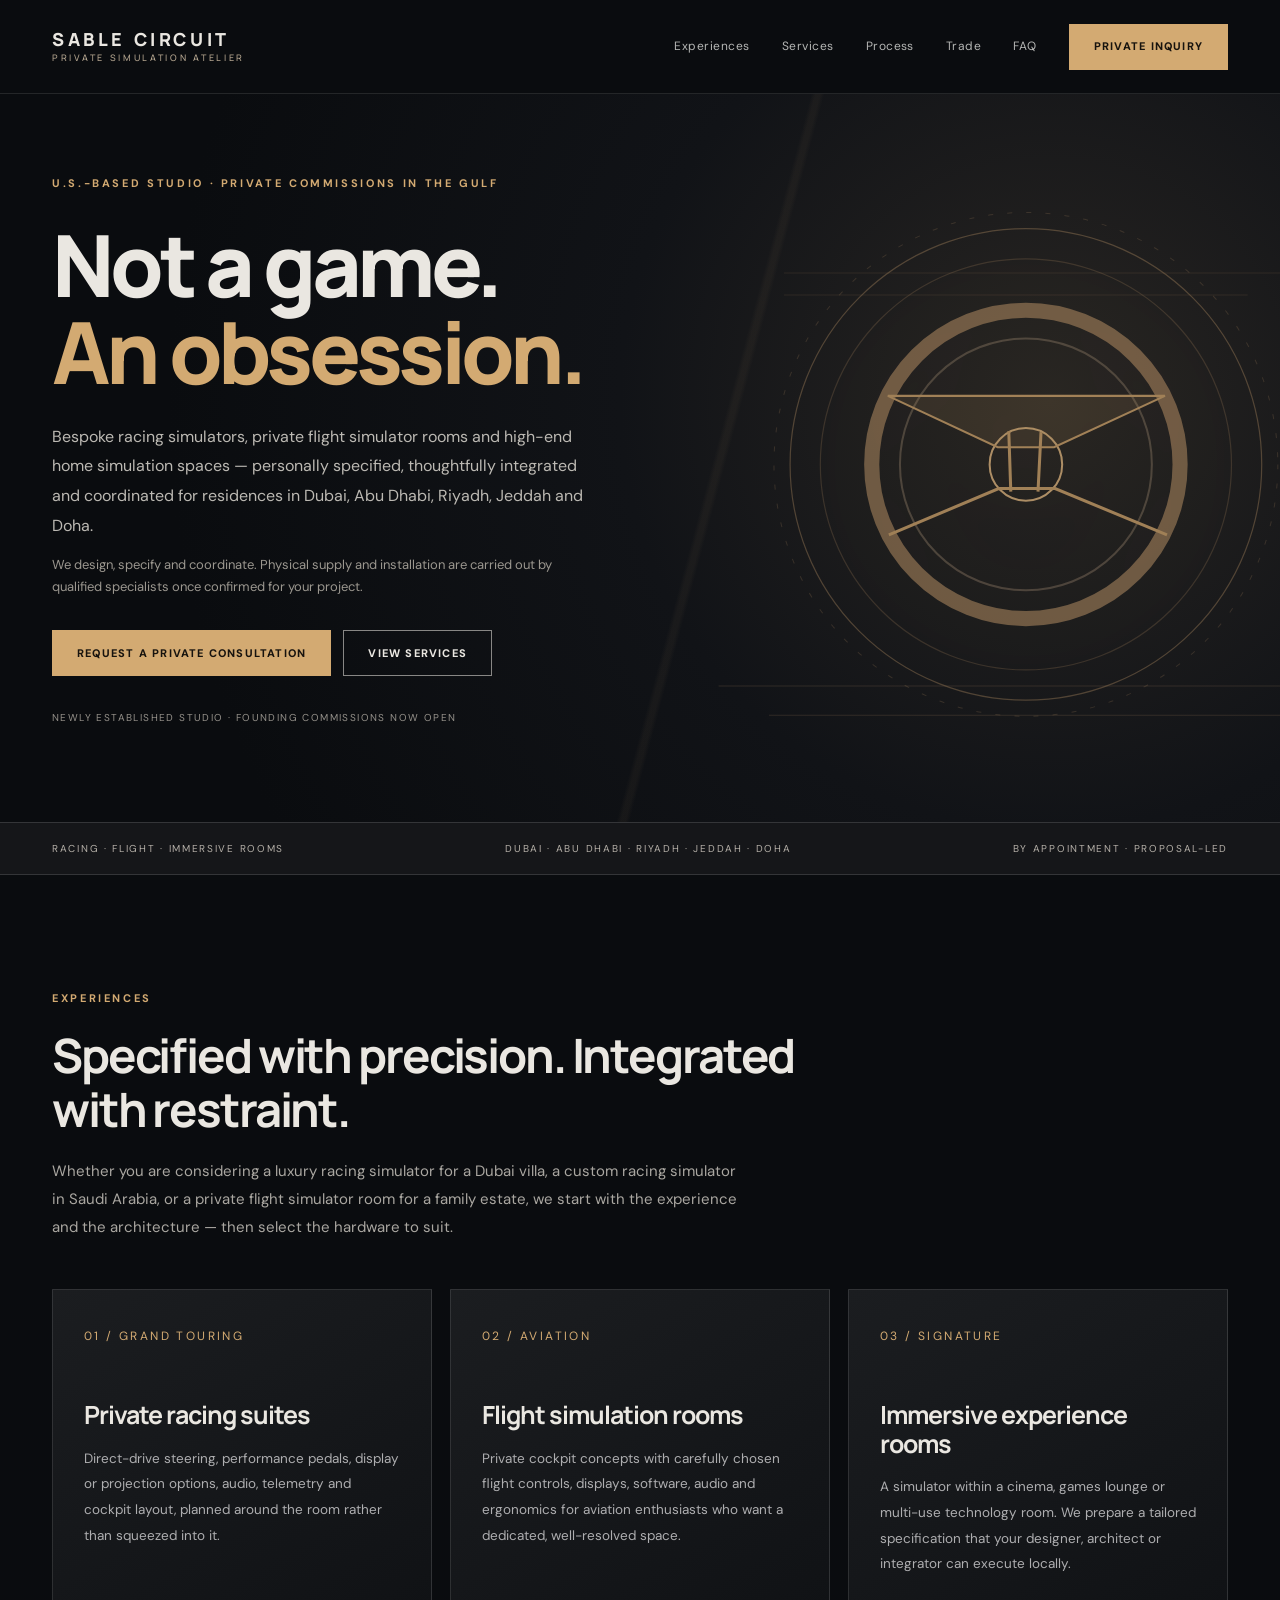
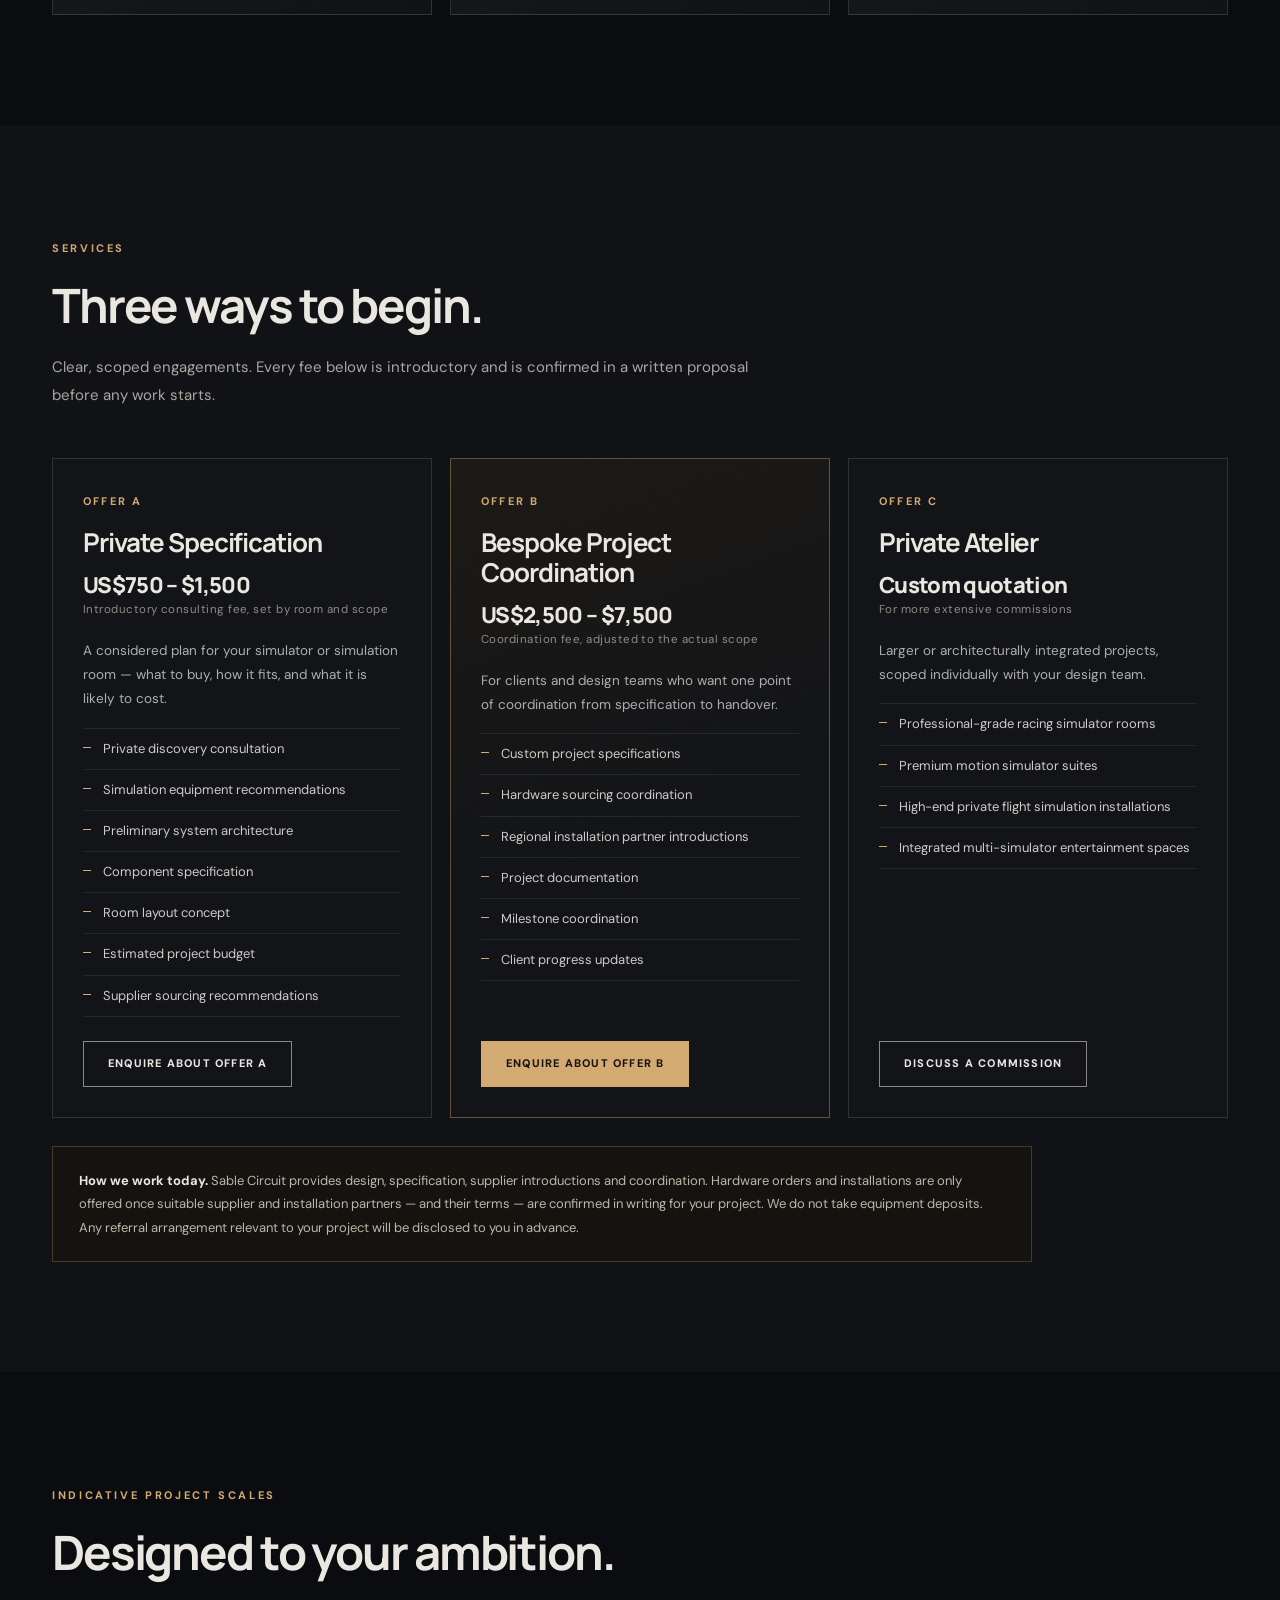
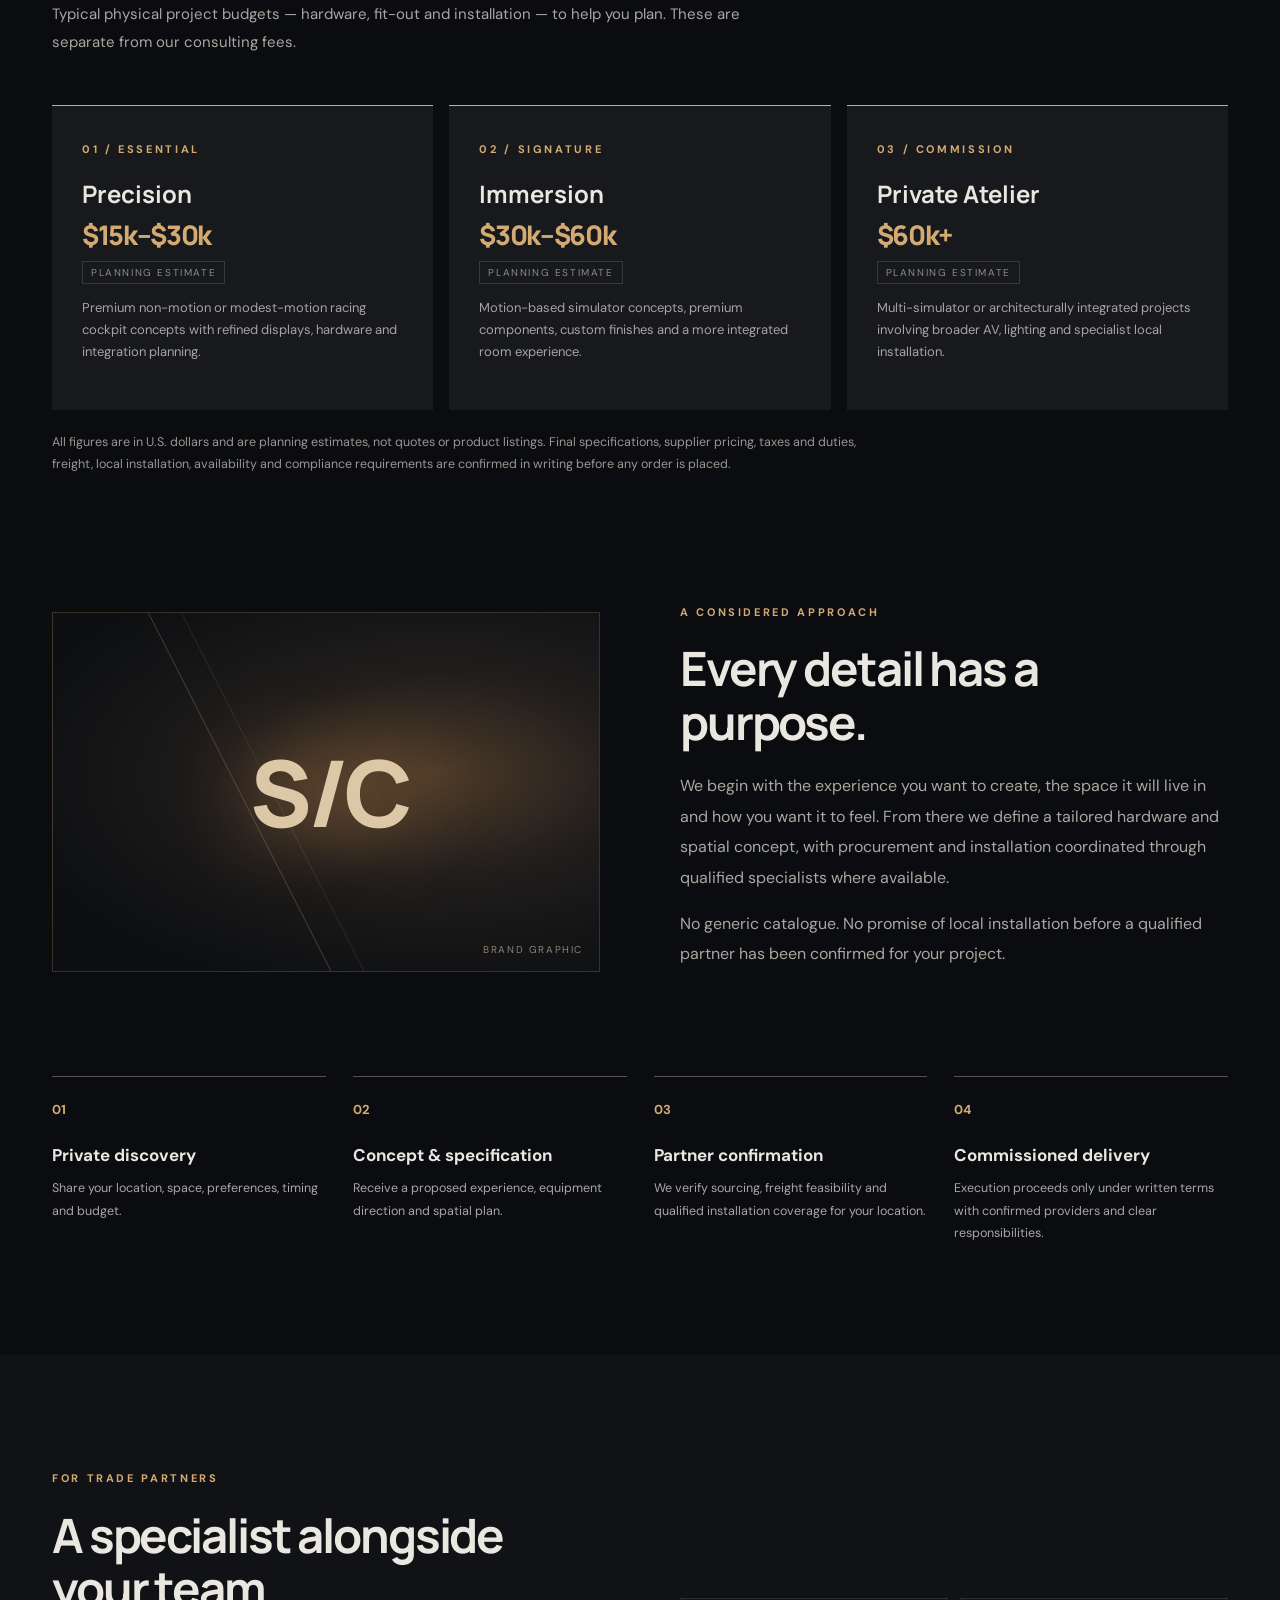
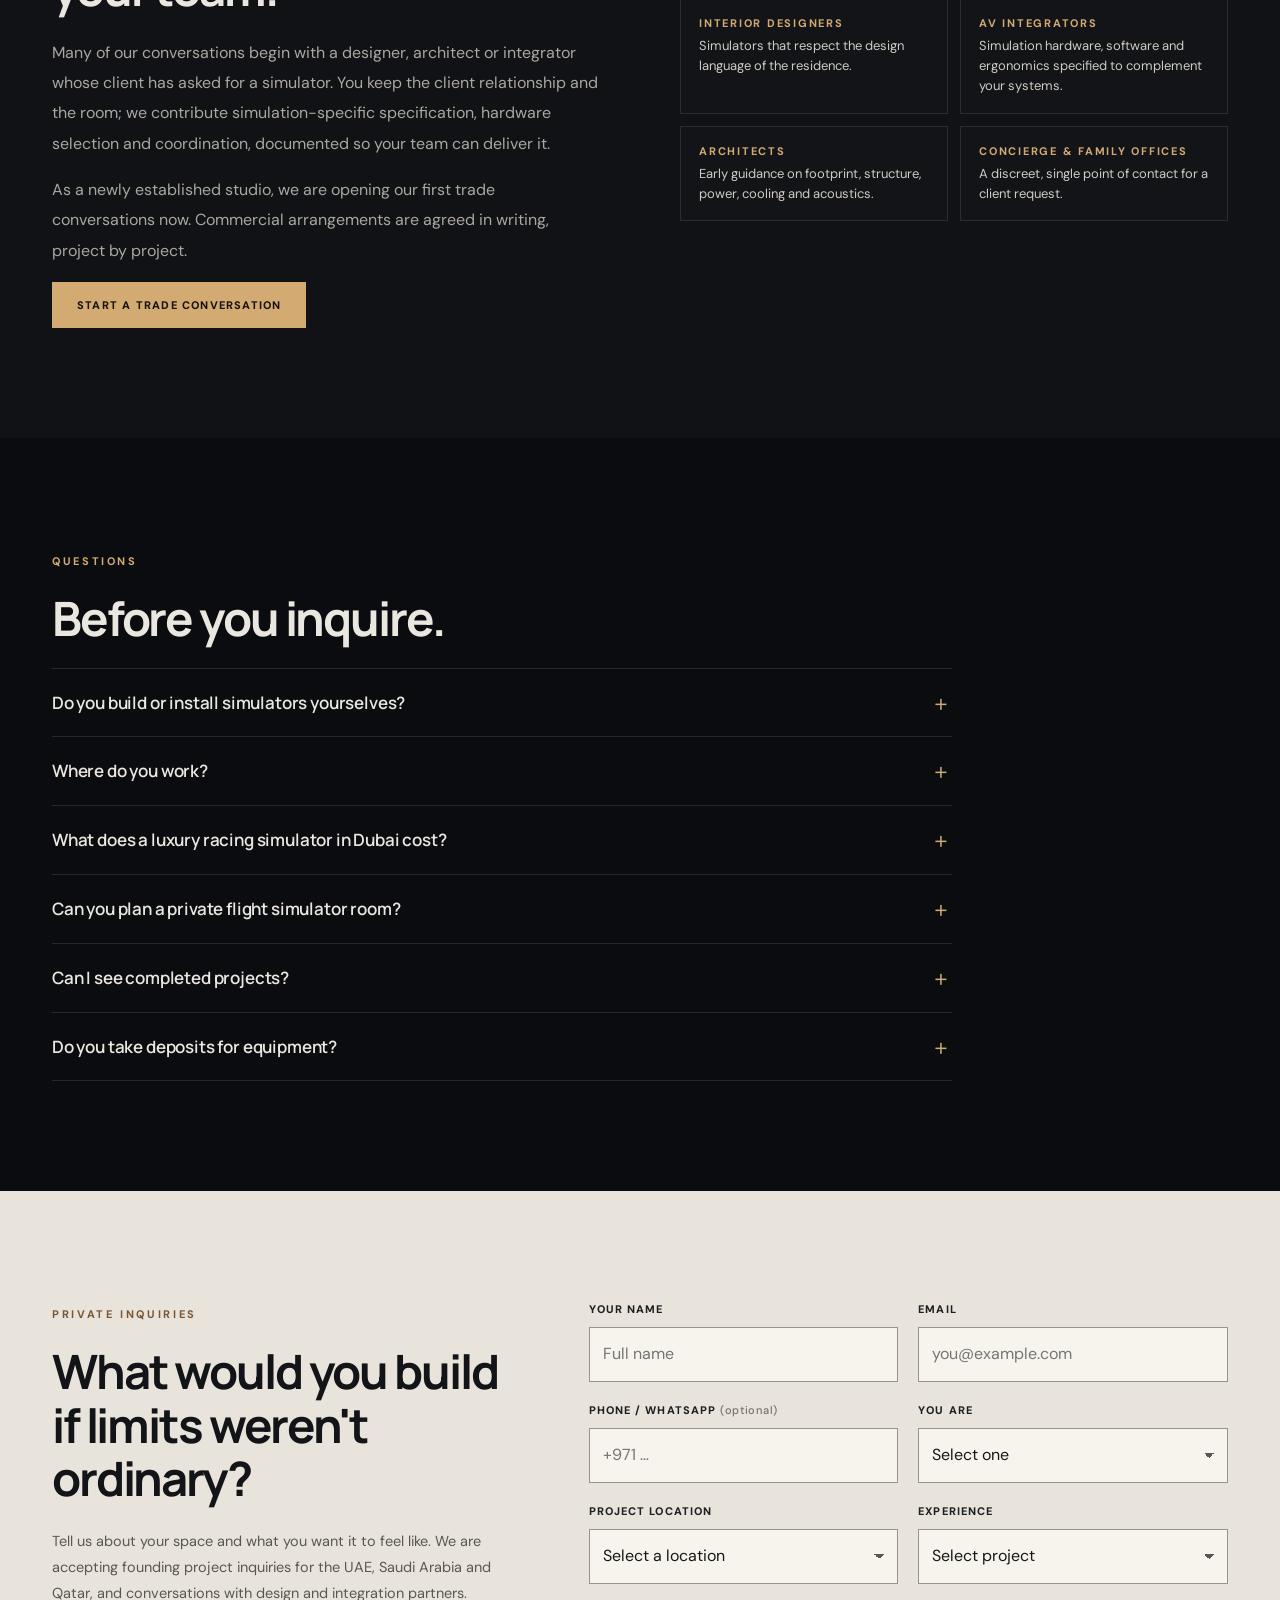
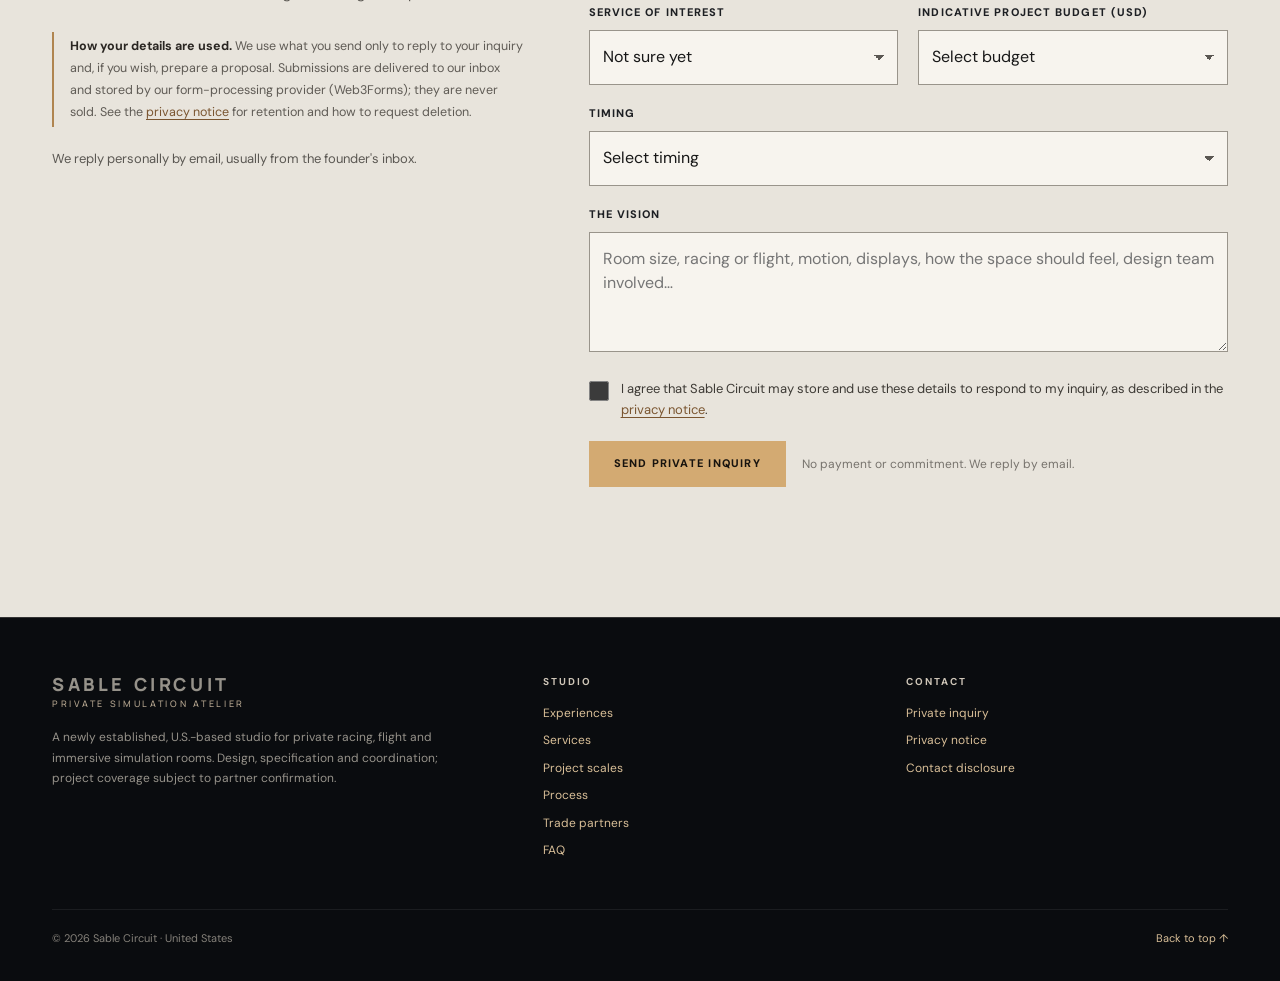
==== index.html @ e75147df "Connect Web3Forms inquiry form Co-authored-by: mrmream-dotcom <mrmream-dotcom@users.noreply.github.c" ====
<!DOCTYPE html>
<html lang="en">
<head>
  <meta charset="utf-8">
  <meta name="viewport" content="width=device-width, initial-scale=1">
  <title>Sable Circuit — Bespoke Racing &amp; Flight Simulator Rooms, GCC</title>
  <meta name="description" content="Sable Circuit is a U.S.-based private simulation atelier: design, specification and project coordination for bespoke racing simulators, private flight simulator rooms and high-end home simulation spaces in Dubai, Abu Dhabi, Riyadh, Jeddah and Doha.">
  <meta name="theme-color" content="#0a0c0f">
  <meta name="color-scheme" content="dark">
  <meta name="robots" content="index,follow">
  <meta http-equiv="Content-Security-Policy" content="default-src 'self'; script-src 'self'; style-src 'self'; img-src 'self' data:; font-src 'self'; connect-src 'self' https://api.web3forms.com; form-action 'self' https://api.web3forms.com; base-uri 'self'; object-src 'none'">
  <meta name="referrer" content="strict-origin-when-cross-origin">
  <!-- Canonical: add once the final domain is known (replace https://mrmream-dotcom.github.io/Sable-circuit):
  <link rel="canonical" href="https://mrmream-dotcom.github.io/Sable-circuit/"> -->

  <!-- Open Graph / Twitter. https://mrmream-dotcom.github.io/Sable-circuit is a token replaced once before publishing (tools/replace_tokens.sh, see README_DEPLOY.md). -->
  <meta property="og:type" content="website">
  <meta property="og:site_name" content="Sable Circuit">
  <meta property="og:title" content="Sable Circuit — Private Simulation Atelier">
  <meta property="og:description" content="Design, specification and coordination for bespoke racing and flight simulation rooms in the UAE, Saudi Arabia and Qatar.">
  <meta property="og:url" content="https://mrmream-dotcom.github.io/Sable-circuit/">
  <meta property="og:image" content="https://mrmream-dotcom.github.io/Sable-circuit/og-image.png">
  <meta property="og:image:width" content="1200">
  <meta property="og:image:height" content="630">
  <meta property="og:image:alt" content="Sable Circuit — Private Simulation Atelier brand graphic">
  <meta property="og:locale" content="en_US">
  <meta name="twitter:card" content="summary_large_image">
  <meta name="twitter:title" content="Sable Circuit — Private Simulation Atelier">
  <meta name="twitter:description" content="Design, specification and coordination for bespoke racing and flight simulation rooms in the UAE, Saudi Arabia and Qatar.">
  <meta name="twitter:image" content="https://mrmream-dotcom.github.io/Sable-circuit/og-image.png">

  <link rel="icon" href="favicon.svg" type="image/svg+xml">
  <link rel="icon" href="favicon-32.png" type="image/png" sizes="32x32">
  <link rel="apple-touch-icon" href="apple-touch-icon.png">
  <link rel="manifest" href="site.webmanifest">
  <link rel="preload" href="assets/fonts/manrope-var.woff2" as="font" type="font/woff2" crossorigin>
  <link rel="preload" href="assets/fonts/dmsans-var.woff2" as="font" type="font/woff2" crossorigin>
  <link rel="stylesheet" href="assets/css/site.css">

  <script type="application/ld+json">
  {
    "@context": "https://schema.org",
    "@graph": [
      {
        "@type": "ProfessionalService",
        "@id": "https://mrmream-dotcom.github.io/Sable-circuit/#organization",
        "name": "Sable Circuit",
        "slogan": "Private Simulation Atelier",
        "description": "U.S.-based boutique studio offering design consulting, technical specification, supplier introductions and project coordination for private racing simulators, flight simulation suites and immersive technology rooms.",
        "url": "https://mrmream-dotcom.github.io/Sable-circuit/",
        "logo": "https://mrmream-dotcom.github.io/Sable-circuit/assets/brand/logo-512.png",
        "image": "https://mrmream-dotcom.github.io/Sable-circuit/og-image.png",
        "areaServed": [
          {"@type": "City", "name": "Dubai"},
          {"@type": "City", "name": "Abu Dhabi"},
          {"@type": "City", "name": "Riyadh"},
          {"@type": "City", "name": "Jeddah"},
          {"@type": "City", "name": "Doha"}
        ],
        "knowsAbout": ["Racing simulators", "Flight simulators", "Home simulation rooms", "Immersive technology rooms"],
        "hasOfferCatalog": {
          "@type": "OfferCatalog",
          "name": "Sable Circuit services",
          "itemListElement": [
            {"@type": "Offer", "name": "Private Specification", "priceSpecification": {"@type": "PriceSpecification", "priceCurrency": "USD", "minPrice": 750, "maxPrice": 1500}},
            {"@type": "Offer", "name": "Bespoke Project Coordination", "priceSpecification": {"@type": "PriceSpecification", "priceCurrency": "USD", "minPrice": 2500, "maxPrice": 7500}},
            {"@type": "Offer", "name": "Private Atelier", "description": "Custom quotation"}
          ]
        }
      },
      {
        "@type": "WebSite",
        "@id": "https://mrmream-dotcom.github.io/Sable-circuit/#website",
        "url": "https://mrmream-dotcom.github.io/Sable-circuit/",
        "name": "Sable Circuit",
        "publisher": {"@id": "https://mrmream-dotcom.github.io/Sable-circuit/#organization"},
        "inLanguage": "en"
      }
    ]
  }
  </script>

  <!-- ANALYTICS SLOT (disabled). Nothing here loads today.
       To enable a privacy-friendly, cookieless tool, uncomment ONE option, add its host to the
       Content-Security-Policy meta tag above (script-src / connect-src) and update privacy/index.html first.
       Option 1 — GoatCounter (free for non-commercial; check terms):
       <script data-goatcounter="https://YOUR_CODE.goatcounter.com/count" async src="https://gc.zgo.at/count.js"></script>
       Option 2 — Plausible:
       <script defer data-domain="YOUR_DOMAIN" src="https://plausible.io/js/script.js"></script>
       Option 3 — Fathom:
       <script src="https://cdn.usefathom.com/script.js" data-site="YOUR_SITE_ID" defer></script>
  -->
</head>
<body>
<a class="skip" href="#main">Skip to content</a>
<header class="site">
  <div class="wrap nav">
    <a href="./" class="mark" aria-label="Sable Circuit — home">SABLE CIRCUIT<small>PRIVATE SIMULATION ATELIER</small></a>
    <nav class="menu" aria-label="Primary">
      <a href="#experiences">Experiences</a>
      <a href="#services">Services</a>
      <a href="#process">Process</a>
      <a href="#trade">Trade</a>
      <a href="#faq">FAQ</a>
      <a class="btn" href="#inquire">Private inquiry</a>
    </nav>
    <details class="mnav">
      <summary aria-label="Open menu"><span class="bars" aria-hidden="true"></span>Menu</summary>
      <nav aria-label="Mobile">
        <a href="#experiences">Experiences</a>
        <a href="#services">Services</a>
        <a href="#scales">Project scales</a>
        <a href="#process">Process</a>
        <a href="#trade">For trade partners</a>
        <a href="#faq">FAQ</a>
        <a href="#inquire">Private inquiry →</a>
      </nav>
    </details>
  </div>
</header>

<main id="main">
  <div class="hero" id="top">
    <div class="illustration" aria-hidden="true"><svg viewBox="0 0 760 650" fill="none" xmlns="http://www.w3.org/2000/svg"><circle cx="420" cy="310" r="234" stroke="#b68f64" stroke-width="1.2" opacity=".5"/><circle cx="420" cy="310" r="204" stroke="#b68f64" stroke-width="1.2" opacity=".3"/><circle cx="420" cy="310" r="153" stroke="#b68f64" stroke-width="15" opacity=".75"/><circle cx="420" cy="310" r="125" stroke="#8b7865" stroke-width="2" opacity=".6"/><circle cx="420" cy="310" r="36" stroke="#e2b880" stroke-width="2"/><path d="M283 242H558L448 293H392L283 242Z" fill="#d2a66d" fill-opacity=".16" stroke="#d2a66d" stroke-width="2"/><path d="M284 380L393 334H449L560 380" stroke="#d2a66d" stroke-width="3"/><path d="M405 337L403 277M432 337L435 278" stroke="#d2a66d" stroke-width="3"/><path d="M115 530H730M165 559H680" stroke="#b68f64" opacity=".26"/><path d="M180 120H690M180 142H640" stroke="#b68f64" opacity=".19"/><circle cx="420" cy="310" r="250" stroke="#b68f64" stroke-dasharray="5 14" opacity=".28"/></svg></div>
    <div class="wrap hero-content">
      <div class="hero-text">
        <span class="eyebrow">U.S.-based studio · Private commissions in the Gulf</span>
        <h1>Not a game.<br><em>An obsession.</em></h1>
        <p>Bespoke racing simulators, private flight simulator rooms and high-end home simulation spaces — personally specified, thoughtfully integrated and coordinated for residences in Dubai, Abu Dhabi, Riyadh, Jeddah and Doha.</p>
        <p class="sub">We design, specify and coordinate. Physical supply and installation are carried out by qualified specialists once confirmed for your project.</p>
        <div class="hero-buttons"><a class="btn" href="#inquire">Request a private consultation</a><a class="btn ghost" href="#services">View services</a></div>
        <div class="hero-id">Newly established studio · Founding commissions now open</div>
      </div>
    </div>
  </div>
  <div class="ticker"><div class="wrap"><span>Racing · Flight · Immersive rooms</span><span>Dubai · Abu Dhabi · Riyadh · Jeddah · Doha</span><span>By appointment · Proposal-led</span></div></div>

  <section id="experiences">
    <div class="wrap">
      <span class="eyebrow">Experiences</span>
      <h2 class="section-heading">Specified with precision. Integrated with restraint.</h2>
      <p class="lede">Whether you are considering a luxury racing simulator for a Dubai villa, a custom racing simulator in Saudi Arabia, or a private flight simulator room for a family estate, we start with the experience and the architecture — then select the hardware to suit.</p>
      <div class="grid3">
        <article class="service"><span class="number">01 / GRAND TOURING</span><h3>Private racing suites</h3><p>Direct-drive steering, performance pedals, display or projection options, audio, telemetry and cockpit layout, planned around the room rather than squeezed into it.</p></article>
        <article class="service"><span class="number">02 / AVIATION</span><h3>Flight simulation rooms</h3><p>Private cockpit concepts with carefully chosen flight controls, displays, software, audio and ergonomics for aviation enthusiasts who want a dedicated, well-resolved space.</p></article>
        <article class="service"><span class="number">03 / SIGNATURE</span><h3>Immersive experience rooms</h3><p>A simulator within a cinema, games lounge or multi-use technology room. We prepare a tailored specification that your designer, architect or integrator can execute locally.</p></article>
      </div>
    </div>
  </section>

  <section id="services" class="alt">
    <div class="wrap">
      <span class="eyebrow">Services</span>
      <h2 class="section-heading">Three ways to begin.</h2>
      <p class="lede">Clear, scoped engagements. Every fee below is introductory and is confirmed in a written proposal before any work starts.</p>
      <div class="offers">
        <article class="offer">
          <span class="tag">Offer A</span>
          <h3>Private Specification</h3>
          <div class="fee">US$750 – $1,500</div>
          <p class="fee-note">Introductory consulting fee, set by room and scope</p>
          <p>A considered plan for your simulator or simulation room — what to buy, how it fits, and what it is likely to cost.</p>
          <ul>
            <li>Private discovery consultation</li>
            <li>Simulation equipment recommendations</li>
            <li>Preliminary system architecture</li>
            <li>Component specification</li>
            <li>Room layout concept</li>
            <li>Estimated project budget</li>
            <li>Supplier sourcing recommendations</li>
          </ul>
          <a class="btn ghost" href="#inquire" data-service="Private Specification">Enquire about Offer A</a>
        </article>
        <article class="offer feature">
          <span class="tag">Offer B</span>
          <h3>Bespoke Project Coordination</h3>
          <div class="fee">US$2,500 – $7,500</div>
          <p class="fee-note">Coordination fee, adjusted to the actual scope</p>
          <p>For clients and design teams who want one point of coordination from specification to handover.</p>
          <ul>
            <li>Custom project specifications</li>
            <li>Hardware sourcing coordination</li>
            <li>Regional installation partner introductions</li>
            <li>Project documentation</li>
            <li>Milestone coordination</li>
            <li>Client progress updates</li>
          </ul>
          <a class="btn" href="#inquire" data-service="Bespoke Project Coordination">Enquire about Offer B</a>
        </article>
        <article class="offer">
          <span class="tag">Offer C</span>
          <h3>Private Atelier</h3>
          <div class="fee">Custom quotation</div>
          <p class="fee-note">For more extensive commissions</p>
          <p>Larger or architecturally integrated projects, scoped individually with your design team.</p>
          <ul>
            <li>Professional-grade racing simulator rooms</li>
            <li>Premium motion simulator suites</li>
            <li>High-end private flight simulation installations</li>
            <li>Integrated multi-simulator entertainment spaces</li>
          </ul>
          <a class="btn ghost" href="#inquire" data-service="Private Atelier">Discuss a commission</a>
        </article>
      </div>
      <div class="terms"><strong>How we work today.</strong> Sable Circuit provides design, specification, supplier introductions and coordination. Hardware orders and installations are only offered once suitable supplier and installation partners — and their terms — are confirmed in writing for your project. We do not take equipment deposits. Any referral arrangement relevant to your project will be disclosed to you in advance.</div>
    </div>
  </section>

  <section id="scales">
    <div class="wrap">
      <span class="eyebrow">Indicative project scales</span>
      <h2 class="section-heading">Designed to your ambition.</h2>
      <p class="lede">Typical physical project budgets — hardware, fit-out and installation — to help you plan. These are separate from our consulting fees.</p>
      <div class="budgets">
        <div class="budget"><span class="eyebrow">01 / Essential</span><h3>Precision</h3><div class="price">$15k–$30k</div><span class="label">Planning estimate</span><p>Premium non-motion or modest-motion racing cockpit concepts with refined displays, hardware and integration planning.</p></div>
        <div class="budget"><span class="eyebrow">02 / Signature</span><h3>Immersion</h3><div class="price">$30k–$60k</div><span class="label">Planning estimate</span><p>Motion-based simulator concepts, premium components, custom finishes and a more integrated room experience.</p></div>
        <div class="budget"><span class="eyebrow">03 / Commission</span><h3>Private Atelier</h3><div class="price">$60k+</div><span class="label">Planning estimate</span><p>Multi-simulator or architecturally integrated projects involving broader AV, lighting and specialist local installation.</p></div>
      </div>
      <p class="note">All figures are in U.S. dollars and are planning estimates, not quotes or product listings. Final specifications, supplier pricing, taxes and duties, freight, local installation, availability and compliance requirements are confirmed in writing before any order is placed.</p>
    </div>
  </section>

  <section id="process" class="tight-top">
    <div class="wrap">
      <div class="split" id="approach">
        <div class="panel-art" aria-hidden="true"><span>S / C</span><small>Brand graphic</small></div>
        <div>
          <span class="eyebrow">A considered approach</span>
          <h2 class="section-heading">Every detail has a purpose.</h2>
          <p>We begin with the experience you want to create, the space it will live in and how you want it to feel. From there we define a tailored hardware and spatial concept, with procurement and installation coordinated through qualified specialists where available.</p>
          <p>No generic catalogue. No promise of local installation before a qualified partner has been confirmed for your project.</p>
        </div>
      </div>
      <div class="steps steps-gap">
        <div class="step"><strong>01</strong><h3>Private discovery</h3><p>Share your location, space, preferences, timing and budget.</p></div>
        <div class="step"><strong>02</strong><h3>Concept &amp; specification</h3><p>Receive a proposed experience, equipment direction and spatial plan.</p></div>
        <div class="step"><strong>03</strong><h3>Partner confirmation</h3><p>We verify sourcing, freight feasibility and qualified installation coverage for your location.</p></div>
        <div class="step"><strong>04</strong><h3>Commissioned delivery</h3><p>Execution proceeds only under written terms with confirmed providers and clear responsibilities.</p></div>
      </div>
    </div>
  </section>

  <section id="trade" class="alt">
    <div class="wrap split">
      <div>
        <span class="eyebrow">For trade partners</span>
        <h2 class="section-heading">A specialist alongside your team.</h2>
        <p>Many of our conversations begin with a designer, architect or integrator whose client has asked for a simulator. You keep the client relationship and the room; we contribute simulation-specific specification, hardware selection and coordination, documented so your team can deliver it.</p>
        <p>As a newly established studio, we are opening our first trade conversations now. Commercial arrangements are agreed in writing, project by project.</p>
        <a class="btn" href="#inquire" data-role="trade">Start a trade conversation</a>
      </div>
      <ul class="trade-list">
        <li><b>Interior designers</b>Simulators that respect the design language of the residence.</li>
        <li><b>AV integrators</b>Simulation hardware, software and ergonomics specified to complement your systems.</li>
        <li><b>Architects</b>Early guidance on footprint, structure, power, cooling and acoustics.</li>
        <li><b>Concierge &amp; family offices</b>A discreet, single point of contact for a client request.</li>
      </ul>
    </div>
  </section>

  <section id="faq">
    <div class="wrap">
      <span class="eyebrow">Questions</span>
      <h2 class="section-heading">Before you inquire.</h2>
      <div class="faq">
        <details><summary>Do you build or install simulators yourselves?</summary><p>No. Sable Circuit designs, specifies and coordinates. Supply and installation are carried out by qualified manufacturers and regional specialists once they are confirmed for your project, and we set out who is responsible for what — equipment, installation, warranty and support — before you commit.</p></details>
        <details><summary>Where do you work?</summary><p>We are based in the United States and focus on private projects in the UAE (Dubai and Abu Dhabi), Saudi Arabia (Riyadh and Jeddah) and Qatar (Doha). Consultations are held remotely; any site visit is agreed in the proposal.</p></details>
        <details><summary>What does a luxury racing simulator in Dubai cost?</summary><p>It depends on motion, displays, finishes and the room itself. As a planning guide, physical projects typically fall into three bands — Precision ($15k–$30k), Immersion ($30k–$60k) and Private Atelier ($60k+). These are estimates, not quotes; a Private Specification produces a project-specific budget.</p></details>
        <details><summary>Can you plan a private flight simulator room?</summary><p>Yes. We prepare the concept, control and display specification, software considerations and room layout for a private flight simulator room, and coordinate with your design team on integration.</p></details>
        <details><summary>Can I see completed projects?</summary><p>Sable Circuit is a newly established studio, and we will not present installations we have not delivered. Any imagery we share is clearly labelled as conceptual. We are happy to walk you through our process and a sample specification outline during discovery.</p></details>
        <details><summary>Do you take deposits for equipment?</summary><p>No. We do not take equipment deposits or accept hardware orders until supplier and installation partners and their terms are confirmed in writing. Our consulting fees are agreed in a written proposal before work begins.</p></details>
      </div>
    </div>
  </section>

  <section id="inquire" class="contact">
    <div class="wrap contact-grid">
      <div>
        <span class="eyebrow">Private inquiries</span>
        <h2 class="section-heading">What would you build if limits weren't ordinary?</h2>
        <p class="contact-copy">Tell us about your space and what you want it to feel like. We are accepting founding project inquiries for the UAE, Saudi Arabia and Qatar, and conversations with design and integration partners.</p>
        <p class="data-note"><strong>How your details are used.</strong> We use what you send only to reply to your inquiry and, if you wish, prepare a proposal. Submissions are delivered to our inbox and stored by our form-processing provider (Web3Forms); they are never sold. See the <a href="privacy/">privacy notice</a> for retention and how to request deletion.</p>
        <p class="direct">We reply personally by email, usually from the founder's inbox.</p>
      </div>
      <div class="form-wrap" id="form-wrap">
        <!-- Form backend: Web3Forms (https://web3forms.com). The access key is configured.
               The key is public by design and does not reveal the inbox. -->
          <form id="leadform" class="form" name="inquiry" method="POST" action="https://api.web3forms.com/submit" accept-charset="UTF-8" novalidate>
          <input type="hidden" name="access_key" value="091cd955-1ba2-4acc-b35f-6c7724abb203">
          <input type="hidden" name="subject" value="[Sable Circuit Lead] New private inquiry">
          <input type="hidden" name="from_name" value="Sable Circuit website">
          <input type="hidden" name="form_type" value="Private inquiry">
          <input type="hidden" name="redirect" value="https://mrmream-dotcom.github.io/Sable-circuit/thank-you/">
          <p class="hp" aria-hidden="true"><label>Leave this unchecked <input type="checkbox" name="botcheck" tabindex="-1"></label></p>
          <div class="field"><label for="name">Your name</label><input id="name" name="name" type="text" required autocomplete="name" maxlength="120" placeholder="Full name"><span class="err">Please enter your name.</span></div>
          <div class="field"><label for="email">Email</label><input id="email" name="email" type="email" required autocomplete="email" maxlength="200" placeholder="you@example.com"><span class="err">Please enter a valid email address.</span></div>
          <div class="field"><label for="phone">Phone / WhatsApp <span class="opt">(optional)</span></label><input id="phone" name="phone" type="tel" autocomplete="tel" maxlength="40" placeholder="+971 …"></div>
          <div class="field"><label for="role">You are</label><select id="role" name="role" required><option value="">Select one</option><option>Private client</option><option>Interior designer</option><option>AV integrator</option><option>Architect</option><option>Concierge / family office</option><option>Property developer</option><option>Other</option></select><span class="err">Please choose one.</span></div>
          <div class="field"><label for="location">Project location</label><select name="location" id="location" required><option value="">Select a location</option><option>Dubai</option><option>Abu Dhabi</option><option>Riyadh</option><option>Jeddah</option><option>Doha</option><option>Other GCC location</option><option>Outside the GCC</option></select><span class="err">Please choose a location.</span></div>
          <div class="field"><label for="project">Experience</label><select name="project" id="project" required><option value="">Select project</option><option>Racing simulator</option><option>Flight simulator</option><option>Multi-purpose experience room</option><option>Design / installation partnership</option></select><span class="err">Please choose a project type.</span></div>
          <div class="field"><label for="service">Service of interest</label><select name="service" id="service"><option value="">Not sure yet</option><option>Private Specification</option><option>Bespoke Project Coordination</option><option>Private Atelier</option><option>Trade partnership</option></select></div>
          <div class="field"><label for="budget">Indicative project budget (USD)</label><select name="budget" id="budget" required><option value="">Select budget</option><option>Under $15,000</option><option>$15,000–$30,000 (Precision)</option><option>$30,000–$60,000 (Immersion)</option><option>$60,000+ (Private Atelier)</option><option>Not yet determined</option></select><span class="err">Please choose a budget range.</span></div>
          <div class="field full"><label for="timeline">Timing</label><select name="timeline" id="timeline" required><option value="">Select timing</option><option>0–3 months</option><option>3–6 months</option><option>6+ months</option><option>Exploratory</option></select><span class="err">Please choose a timing.</span></div>
          <div class="field full"><label for="notes">The vision</label><textarea name="notes" id="notes" required minlength="10" maxlength="4000" placeholder="Room size, racing or flight, motion, displays, how the space should feel, design team involved…"></textarea><span class="err">Please tell us a little about the project (at least 10 characters).</span></div>
          <label class="consent"><input type="checkbox" id="consent" name="consent" value="yes" required><span>I agree that Sable Circuit may store and use these details to respond to my inquiry, as described in the <a href="privacy/">privacy notice</a>.</span></label>
          <div class="form-actions"><button class="btn" type="submit" id="submit">Send private inquiry</button><p class="form-help">No payment or commitment. We reply by email.</p></div>
          <p class="status" id="status" role="status" aria-live="polite"></p>
        </form>
        <div class="success" id="success" tabindex="-1">
          <span class="eyebrow">Received</span>
          <h3>Thank you. Your inquiry is with us.</h3>
          <p>We review every inquiry personally and will reply by email to the address you provided.</p>
          <p>Need to add something? Simply reply to our email when it arrives.</p>
        </div>
      </div>
    </div>
  </section>
</main>

<footer class="footer">
  <div class="wrap">
    <div class="footer-grid">
      <div>
        <div class="mark">SABLE CIRCUIT<small>PRIVATE SIMULATION ATELIER</small></div>
        <p class="footer-blurb">A newly established, U.S.-based studio for private racing, flight and immersive simulation rooms. Design, specification and coordination; project coverage subject to partner confirmation.</p>
      </div>
      <div>
        <h4>Studio</h4>
        <ul><li><a href="#experiences">Experiences</a></li><li><a href="#services">Services</a></li><li><a href="#scales">Project scales</a></li><li><a href="#process">Process</a></li><li><a href="#trade">Trade partners</a></li><li><a href="#faq">FAQ</a></li></ul>
      </div>
      <div>
        <h4>Contact</h4>
        <ul><li><a href="#inquire">Private inquiry</a></li><li><a href="privacy/">Privacy notice</a></li><li><a href="privacy/#contact">Contact disclosure</a></li></ul>
      </div>
    </div>
    <div class="fine"><span>© 2026 Sable Circuit · United States</span><span><a href="#top">Back to top ↑</a></span></div>
  </div>
</footer>
<script src="assets/js/inquiry.js" defer></script>
</body>
</html>
---- assets/css/site.css ----
/* Sable Circuit — site styles. Fonts are self-hosted (SIL OFL 1.1, see assets/fonts/FONTS-LICENSE.txt). */
@font-face{font-family:'Manrope';src:url('../fonts/manrope-var.woff2') format('woff2');font-weight:200 800;font-style:normal;font-display:swap}
@font-face{font-family:'DM Sans';src:url('../fonts/dmsans-var.woff2') format('woff2');font-weight:100 1000;font-style:normal;font-display:swap}
:root{--bg:#0a0c0f;--paper:#eae7e1;--mute:#aaa9a6;--accent:#d3aa72;--accent-2:#e9c395;--line:#383b40;--panel:#14171b;--ink:#121418;--sand:#e8e4dc}
*{box-sizing:border-box}
html{scroll-behavior:smooth;-webkit-text-size-adjust:100%}
body{margin:0;background:var(--bg);color:var(--paper);font-family:'DM Sans',Arial,sans-serif;line-height:1.55;overflow-x:hidden}
a{color:inherit;text-decoration:none}
img,svg{max-width:100%}
button,input,select,textarea{font:inherit}
::selection{background:var(--accent);color:var(--bg)}
:focus-visible{outline:2px solid var(--accent);outline-offset:3px}
.skip{position:absolute;left:-9999px;top:8px;z-index:50;background:var(--accent);color:#17130e;padding:10px 16px;font-weight:700}
.skip:focus{left:12px}
.wrap{max-width:1240px;margin:auto;padding:0 32px}
.eyebrow{display:inline-block;text-transform:uppercase;letter-spacing:.24em;font-size:11px;font-weight:700;color:var(--accent)}
.sr-only{position:absolute!important;width:1px;height:1px;padding:0;margin:-1px;overflow:hidden;clip:rect(0,0,0,0);white-space:nowrap;border:0}

/* Header */
header.site{border-bottom:1px solid #ffffff1b;position:relative;z-index:5}
.nav{min-height:93px;display:flex;justify-content:space-between;align-items:center;gap:20px}
.mark{font-family:Manrope,sans-serif;font-weight:800;letter-spacing:.20em;font-size:18px;white-space:nowrap;line-height:1.2}
.mark small{display:block;font-weight:500;letter-spacing:.3em;color:#b4a58f;font-size:9px;margin-top:3px}
.menu{display:flex;align-items:center;gap:32px;font-size:12px;color:#b5b6b4;letter-spacing:.04em}
.menu a:not(.btn):hover{color:var(--paper)}
.mnav{display:none;position:relative}
.mnav summary{list-style:none;cursor:pointer;display:inline-flex;align-items:center;gap:10px;min-height:42px;padding:0 14px;border:1px solid #6d6a66;font-size:10px;font-weight:800;letter-spacing:.16em;text-transform:uppercase;color:var(--paper)}
.mnav summary::-webkit-details-marker{display:none}
.mnav summary .bars{width:16px;height:9px;border-block:1.5px solid currentColor;position:relative}
.mnav[open] summary{border-color:var(--accent);color:var(--accent)}
.mnav nav{position:absolute;right:0;top:calc(100% + 10px);width:min(78vw,300px);background:#111317;border:1px solid #ffffff22;padding:10px 0;box-shadow:0 18px 40px #0009}
.mnav nav a{display:block;padding:13px 20px;font-size:13px;letter-spacing:.06em;color:#d8d4cd;border-bottom:1px solid #ffffff10}
.mnav nav a:last-child{border-bottom:0;color:var(--accent);font-weight:700}

/* Buttons */
.btn{display:inline-flex;align-items:center;justify-content:center;min-height:46px;padding:0 24px;letter-spacing:.11em;text-transform:uppercase;font-size:11px;font-weight:800;border:1px solid var(--accent);background:var(--accent);color:#17130e;cursor:pointer;transition:transform .2s,background .2s;text-align:center}
.btn:hover{background:var(--accent-2);transform:translateY(-2px)}
.btn.ghost{background:transparent;color:var(--paper);border-color:#888785}
.btn.ghost:hover{border-color:var(--accent);color:var(--accent)}
.btn[disabled]{opacity:.6;cursor:progress;transform:none}

/* Hero */
.hero{position:relative;min-height:675px;overflow:hidden;background:radial-gradient(circle at 82% 42%,#282522 0%,#111317 38%,#0a0c0f 78%)}
.hero:before{content:'';position:absolute;inset:0;background:linear-gradient(105deg,transparent 0% 55%,#d3aa720c 55.3% 55.6%,transparent 55.9%);pointer-events:none}
.hero-content{position:relative;z-index:1;display:flex;align-items:center;min-height:675px}
.hero-text{max-width:680px;padding:76px 0 96px}
.hero h1{font-family:Manrope,Arial,sans-serif;font-size:clamp(46px,6.7vw,94px);line-height:1.02;letter-spacing:-.055em;margin:26px 0;font-weight:800}
.hero h1 em{font-style:normal;color:var(--accent)}
.hero p{max-width:540px;font-size:16px;color:#bcb9b3;line-height:1.85;margin:0 0 14px}
.hero p.sub{font-size:13px;color:#9b978f;line-height:1.7}
.hero-buttons{display:flex;flex-wrap:wrap;gap:12px;margin-top:32px}
.hero-id{position:absolute;bottom:35px;left:32px;font-size:10px;letter-spacing:.14em;color:#95918a;text-transform:uppercase;z-index:1}
.illustration{pointer-events:none;position:absolute;right:-9%;top:8%;width:64%;height:90%;opacity:.72}
.illustration svg{width:100%;height:100%;filter:drop-shadow(0 0 36px #bd99541f)}
.ticker{border-block:1px solid #ffffff22;background:#151619;padding:18px 0;overflow:hidden}
.ticker .wrap{display:flex;justify-content:space-between;gap:12px 20px;flex-wrap:wrap;color:#b5b0a8;font-size:10px;letter-spacing:.17em;text-transform:uppercase}

/* Sections */
section{padding:110px 0;scroll-margin-top:10px}
section.tight-top{padding-top:0}
section.alt{background:#101215}
.section-heading{font:700 clamp(30px,3.7vw,54px)/1.13 Manrope,Arial,sans-serif;letter-spacing:-.045em;max-width:760px;margin:19px 0 22px}
.lede{max-width:700px;color:#aaa7a1;line-height:1.85;margin:0 0 48px;font-size:15px}
.grid3{display:grid;grid-template-columns:repeat(3,1fr);gap:18px}
.service{border:1px solid #ffffff1f;background:linear-gradient(150deg,#1b1d20,#101215);padding:37px 31px;min-height:300px}
.service .number{display:block;color:var(--accent);font-size:12px;letter-spacing:.2em;margin-bottom:55px}
.service h3{font:700 25px/1.15 Manrope,sans-serif;letter-spacing:-.04em;margin:0 0 16px}
.service p{font-size:13.5px;color:#aeaeb0;margin:0;line-height:1.9}

/* Offers */
.offers{display:grid;grid-template-columns:repeat(3,1fr);gap:18px;align-items:stretch}
.offer{display:flex;flex-direction:column;border:1px solid #ffffff1f;background:#121418;padding:34px 30px 30px}
.offer.feature{border-color:#d3aa7266;background:linear-gradient(160deg,#1d1a16,#121418 60%)}
.offer .tag{font-size:11px;letter-spacing:.2em;text-transform:uppercase;color:var(--accent);font-weight:700}
.offer h3{font:700 26px/1.15 Manrope,sans-serif;letter-spacing:-.04em;margin:18px 0 8px}
.offer .fee{font:800 22px/1.2 Manrope,sans-serif;color:var(--paper);letter-spacing:-.03em;margin:6px 0 2px}
.offer .fee-note{font-size:11.5px;color:#8f8b84;letter-spacing:.04em;margin:0 0 18px}
.offer p{font-size:13.5px;color:#aeaeb0;line-height:1.8;margin:0 0 16px}
.offer ul{list-style:none;margin:0 0 24px;padding:0;border-top:1px solid #ffffff14}
.offer li{font-size:13px;color:#cfcbc4;padding:10px 0 10px 20px;border-bottom:1px solid #ffffff14;position:relative}
.offer li:before{content:'';position:absolute;left:0;top:18px;width:8px;height:1px;background:var(--accent)}
.offer .btn{margin-top:auto;align-self:flex-start}
.terms{margin-top:28px;border:1px solid #d3aa7240;background:#15130f;padding:22px 26px;font-size:13px;color:#bdb6aa;line-height:1.8;max-width:980px}
.terms strong{color:var(--paper)}

/* Split */
.split{display:grid;grid-template-columns:1fr 1fr;gap:80px;align-items:center}
.split p{color:#aaa7a1;line-height:1.9}
.panel-art{min-height:360px;border:1px solid #97744755;background:radial-gradient(ellipse at 70% 45%,#4c3a28,#201d1c 37%,#0d0f12 80%);display:flex;align-items:center;justify-content:center;position:relative;overflow:hidden}
.panel-art:before,.panel-art:after{content:'';position:absolute;transform:rotate(-27deg);height:900px;width:1px;background:#d3aa7244;left:37%;top:-240px}
.panel-art:after{left:43%;background:#d3aa7220}
.panel-art span{font:800 92px/1 Manrope,sans-serif;letter-spacing:-.12em;color:#dcc7a6;text-shadow:0 0 80px #bb834e}
.panel-art small{position:absolute;bottom:14px;right:16px;font-size:10px;letter-spacing:.16em;text-transform:uppercase;color:#8f826f}

/* Budgets */
.budgets{display:grid;grid-template-columns:repeat(3,1fr);gap:16px}
.budget{border-top:1px solid var(--accent);background:#17191c;padding:30px 30px 34px}
.budget h3{font:700 24px Manrope,sans-serif;margin:16px 0 6px}
.budget .price{font:800 27px Manrope,sans-serif;color:var(--accent);letter-spacing:-.05em}
.budget .label{display:inline-block;margin-top:8px;font-size:10px;letter-spacing:.16em;text-transform:uppercase;color:#8f8b84;border:1px solid #ffffff22;padding:3px 8px}
.budget p{color:#a7a4a0;font-size:13px;line-height:1.7}
.note{color:#9a968f;font-size:12.5px;max-width:820px;margin-top:22px;line-height:1.75}

/* Steps */
.steps{display:grid;grid-template-columns:repeat(4,1fr);gap:27px}
.step{padding-top:23px;border-top:1px solid #575350}
.step strong{color:var(--accent);display:block;font-size:13px;margin-bottom:22px}
.step h3{font-size:17px;margin:0 0 9px}
.step p{font-size:12.5px;color:#a9a7a3;line-height:1.8;margin:0}

/* Trade */
.trade-list{list-style:none;padding:0;margin:26px 0 0;display:grid;grid-template-columns:1fr 1fr;gap:12px}
.trade-list li{border:1px solid #ffffff1a;padding:16px 18px;font-size:13px;color:#cfcbc4;background:#121418}
.trade-list li b{display:block;color:var(--accent);font-size:11px;letter-spacing:.16em;text-transform:uppercase;margin-bottom:4px}

/* FAQ */
.faq{max-width:900px;border-top:1px solid #ffffff1c}
.faq details{border-bottom:1px solid #ffffff1c}
.faq summary{cursor:pointer;list-style:none;padding:22px 40px 22px 0;font:600 17px/1.4 Manrope,sans-serif;letter-spacing:-.01em;position:relative}
.faq summary::-webkit-details-marker{display:none}
.faq summary:after{content:'+';position:absolute;right:4px;top:18px;color:var(--accent);font-size:24px;font-weight:400}
.faq details[open] summary:after{content:'–'}
.faq details p{margin:0 0 22px;color:#aaa7a1;font-size:14px;line-height:1.85;max-width:780px}

/* Contact / form */
.contact{background:var(--sand);color:var(--ink)}
.contact .eyebrow{color:#7a5530}
.contact-grid{display:grid;grid-template-columns:minmax(0,.85fr) minmax(0,1.15fr);gap:64px;align-items:start}
.contact-copy{color:#5a5752;font-size:14.5px;line-height:1.8}
.contact-copy a,.data-note a,.contact .consent a{color:#7a5530;text-decoration:underline;text-underline-offset:3px}
.data-note{margin-top:26px;border-left:2px solid #b08550;padding:4px 0 4px 16px;font-size:12.5px;color:#5f5b55;line-height:1.75}
.data-note strong{color:#2a2622}
.direct{margin-top:22px;font-size:13px;color:#5a5752}
.form{display:grid;grid-template-columns:1fr 1fr;gap:20px}
.field label,.field .lbl{display:block;font-size:11px;font-weight:800;letter-spacing:.1em;text-transform:uppercase;margin:0 0 9px;color:#1d1f23}
.field .opt{font-weight:500;letter-spacing:.04em;text-transform:none;color:#76726b}
.field input,.field select,.field textarea{width:100%;padding:14px 13px;border:1px solid #99948b;color:#171717;background:#f7f4ee;border-radius:0;outline-color:#9a6d3e;font-size:16px;-webkit-appearance:none;appearance:none}
.field select{background-image:linear-gradient(45deg,transparent 50%,#5a5752 50%),linear-gradient(135deg,#5a5752 50%,transparent 50%);background-position:calc(100% - 18px) 50%,calc(100% - 13px) 50%;background-size:5px 5px;background-repeat:no-repeat;padding-right:34px}
.field.full{grid-column:1 / -1}
.field textarea{resize:vertical;min-height:120px}
.field .err{display:none;font-size:12px;color:#9b2c1f;margin-top:6px}
.field.invalid input,.field.invalid select,.field.invalid textarea{border-color:#9b2c1f;background:#fbf1ee}
.field.invalid .err{display:block}
.consent{grid-column:1 / -1;display:flex;gap:12px;align-items:flex-start;font-size:13px;color:#3d3a35;line-height:1.6}
.consent input{width:20px;height:20px;margin:2px 0 0;flex:0 0 auto;accent-color:#9a6d3e}
.consent.invalid{color:#9b2c1f}
.form-actions{grid-column:1 / -1;display:flex;flex-wrap:wrap;align-items:center;gap:16px}
.form-help{font-size:12px;color:#77736d;margin:0}
.status{grid-column:1 / -1;font-size:14px;margin:0}
.status.error{color:#9b2c1f}
.hp{position:absolute!important;left:-10000px!important;width:1px;height:1px;overflow:hidden}
.success{display:none;border:1px solid #b08550;background:#f4efe6;padding:34px 32px}
.success h3{font:700 26px/1.2 Manrope,sans-serif;letter-spacing:-.03em;margin:12px 0 10px;color:var(--ink)}
.success p{color:#5a5752;font-size:14px;line-height:1.8;margin:0 0 10px}
.form-wrap.sent .form{display:none}
.form-wrap.sent .success{display:block}

/* Footer */
.footer{padding:56px 0 34px;border-top:1px solid #343434;color:#96928a;font-size:12px}
.footer-grid{display:grid;grid-template-columns:1.4fr 1fr 1fr;gap:40px}
.footer h4{font-size:10px;letter-spacing:.2em;text-transform:uppercase;color:#cfc6b8;margin:0 0 14px}
.footer ul{list-style:none;margin:0;padding:0}
.footer li{margin:0 0 9px}
.footer a{color:#d9bf98}
.footer a:hover{color:var(--accent-2)}
.footer .fine{margin-top:40px;padding-top:20px;border-top:1px solid #ffffff12;display:flex;justify-content:space-between;gap:12px 25px;flex-wrap:wrap;font-size:11px;color:#85817a}
.footer p{margin:0 0 10px;line-height:1.7;max-width:420px}

/* Simple pages (privacy, thank-you, 404) */
.page{padding:90px 0 110px}
.page .wrap{max-width:860px}
.page h1{font:800 clamp(36px,5vw,60px)/1.06 Manrope,sans-serif;letter-spacing:-.05em;margin:18px 0 22px}
.page h2{font:700 21px/1.3 Manrope,sans-serif;letter-spacing:-.02em;margin:44px 0 12px;color:var(--paper)}
.page p,.page li{color:#b3afa8;font-size:15px;line-height:1.85}
.page ul{padding-left:20px}
.page a:not(.btn){color:var(--accent);text-decoration:underline;text-underline-offset:3px}
.page .meta{font-size:12px;color:#8c887f;letter-spacing:.06em}
.page .card{border:1px solid #d3aa7240;background:#13120f;padding:24px 26px;margin:28px 0}
.page .actions{display:flex;flex-wrap:wrap;gap:12px;margin-top:34px}
.center-page{min-height:calc(100vh - 93px - 160px);display:flex;align-items:center}

/* Responsive */
@media(max-width:1080px){.menu{gap:22px}}
@media(max-width:980px){.menu{display:none}.mnav{display:block}.illustration{right:-32%;width:93%;opacity:.28}.split{grid-template-columns:1fr;gap:28px}.grid3,.budgets,.offers{grid-template-columns:1fr}.steps{grid-template-columns:repeat(2,1fr)}.contact-grid{grid-template-columns:1fr;gap:36px}.footer-grid{grid-template-columns:1fr 1fr}.footer-grid>div:first-child{grid-column:1 / -1}.service{min-height:0}.service .number{margin-bottom:28px}}
@media(max-width:600px){.wrap{padding:0 22px}.nav{min-height:78px}.mark{font-size:14px;letter-spacing:.18em}.mark small{font-size:8px;letter-spacing:.24em}section{padding:72px 0}.hero,.hero-content{min-height:0}.hero-text{padding:56px 0 90px}.hero h1{font-size:clamp(40px,12vw,54px)}.hero p{font-size:14.5px}.hero-buttons .btn{flex:1 1 100%}.hero-id{left:22px;right:22px;bottom:28px}.ticker .wrap{font-size:9px;justify-content:flex-start}.steps{grid-template-columns:1fr;gap:18px}.form{grid-template-columns:1fr}.panel-art{min-height:240px}.panel-art span{font-size:72px}.trade-list{grid-template-columns:1fr}.offer{padding:28px 22px}.budget{padding:26px 22px}.footer-grid{grid-template-columns:1fr}.success{padding:26px 20px}.form-actions .btn{width:100%}}
@media(prefers-reduced-motion:reduce){html{scroll-behavior:auto}.btn{transition:none}.btn:hover{transform:none}}
.steps-gap{margin-top:90px}
.footer-blurb{margin-top:18px!important}
@media(max-width:600px){.steps-gap{margin-top:56px}}
.menu-simple{display:flex}
@media(max-width:980px){.menu.menu-simple{display:flex;gap:14px}.menu.menu-simple a:not(.btn){display:none}}
@media(max-width:600px){.menu.menu-simple .btn{padding:0 12px;font-size:9.5px;min-height:38px}}
.fine-solo{margin-top:0;border-top:0;padding-top:0}

/* hero note sits in the content column (aligned with the container at every width) */
.hero-id,.hero-id[class]{position:static;margin-top:34px;left:auto;right:auto;bottom:auto}
/* privacy request card reuses the light inquiry-form palette */
.request-card{border-color:transparent}
.request-card h2{color:var(--ink)}
.request-card .form{margin-top:18px}
.card.request-card{background:var(--sand);color:var(--ink);border-color:transparent}
.footer .fine-solo{margin-top:0;border-top:0;padding-top:0}
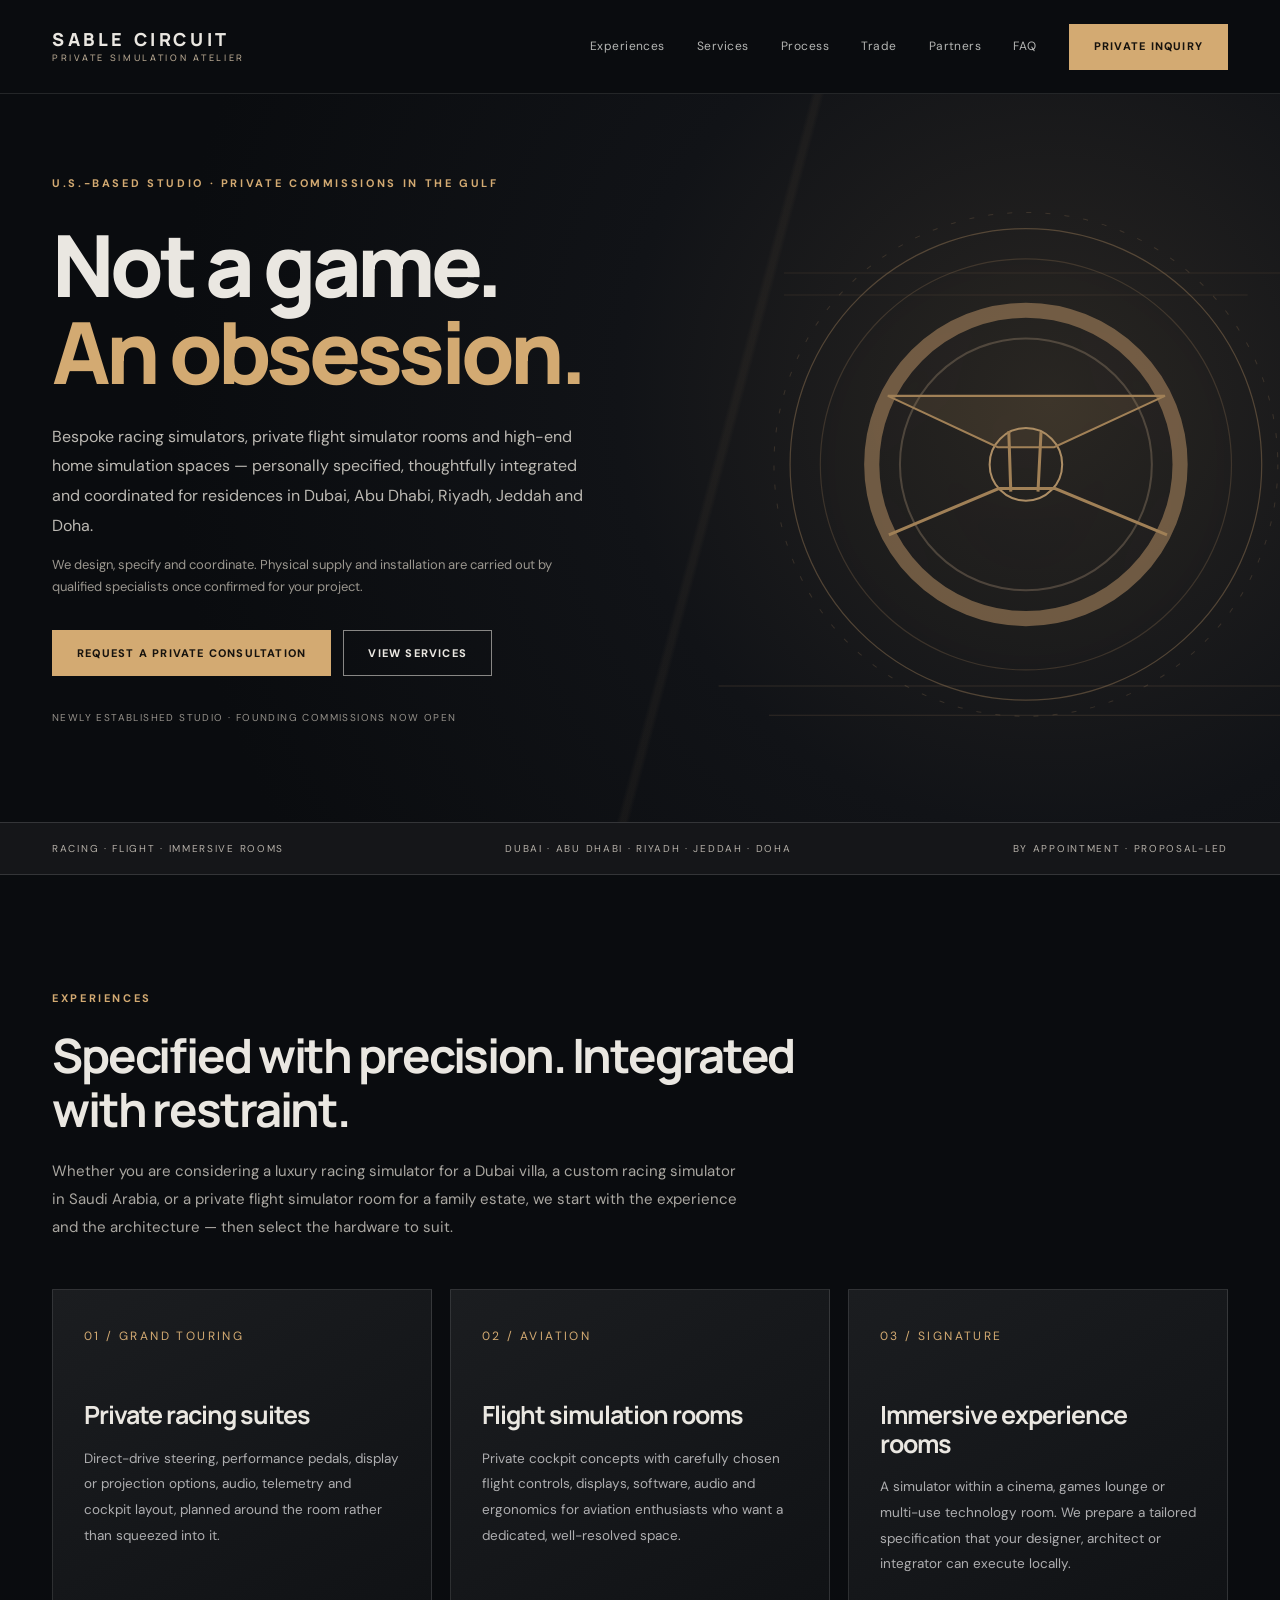
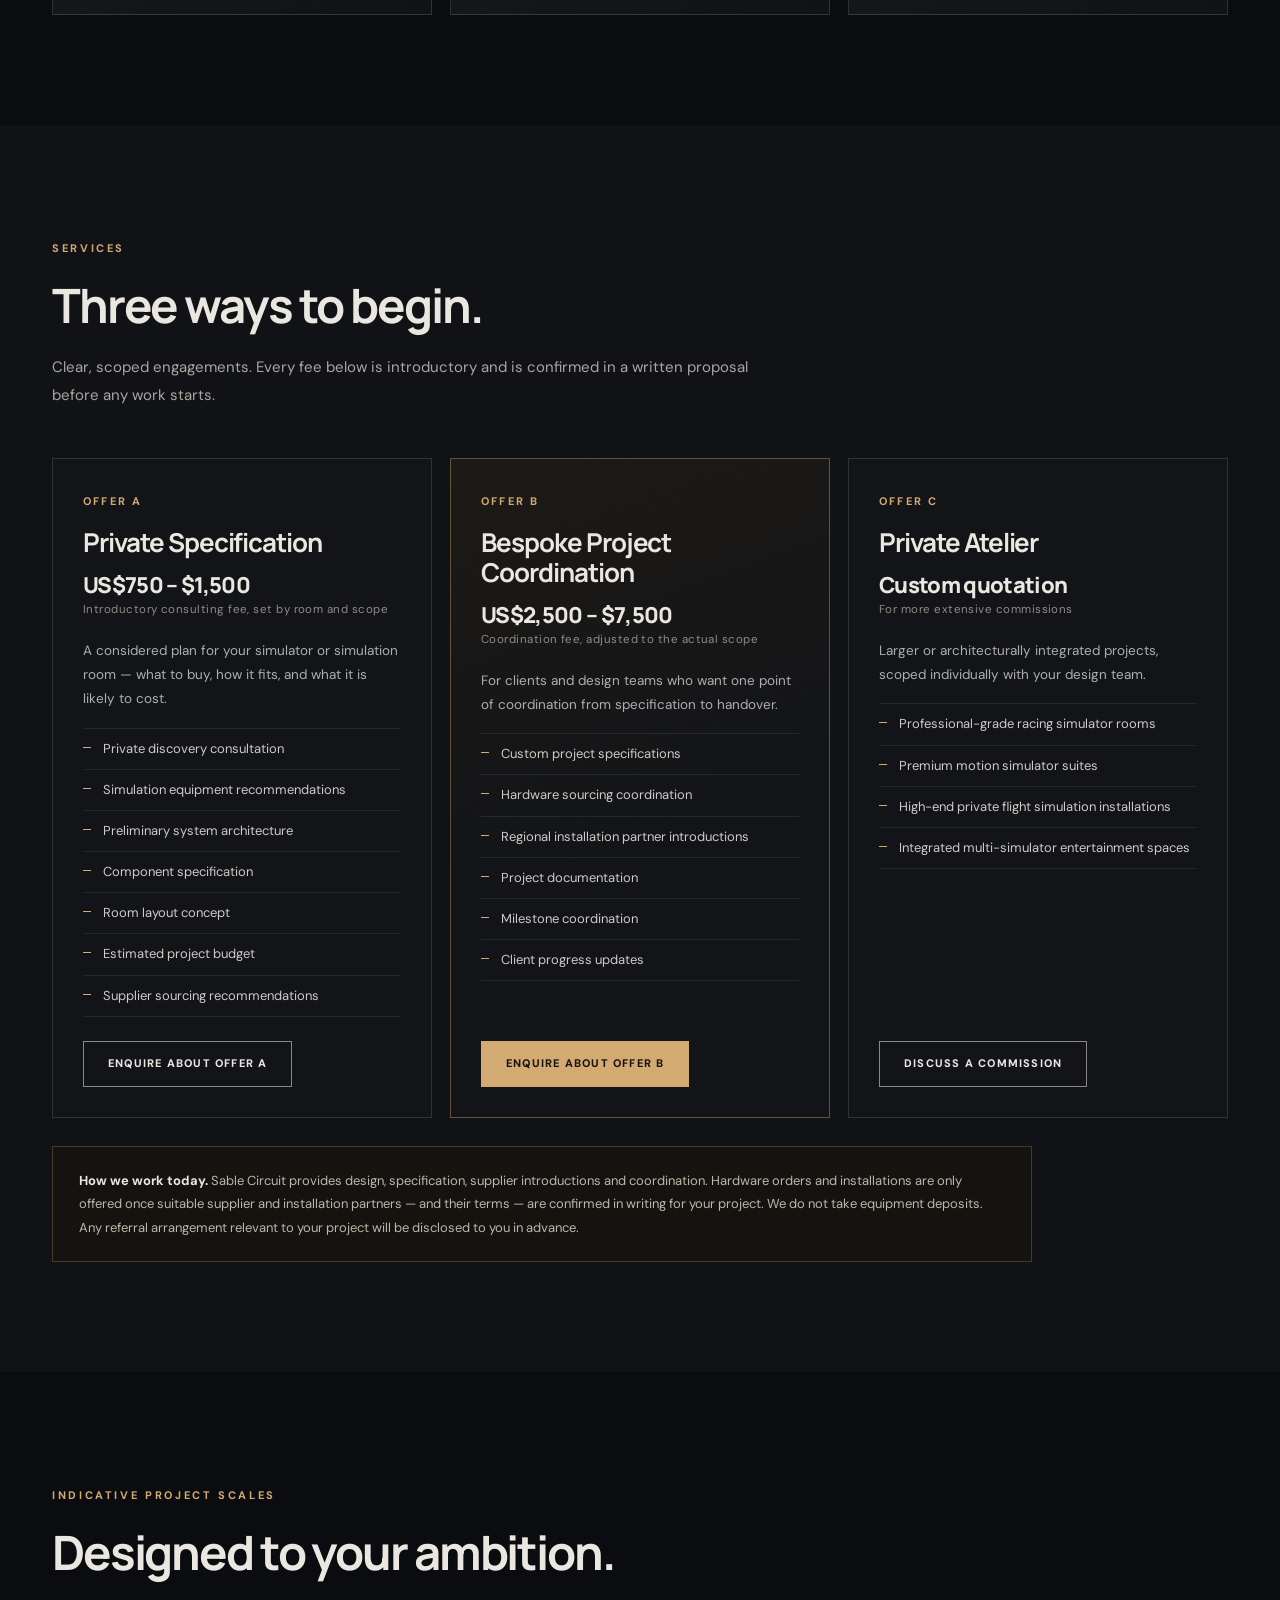
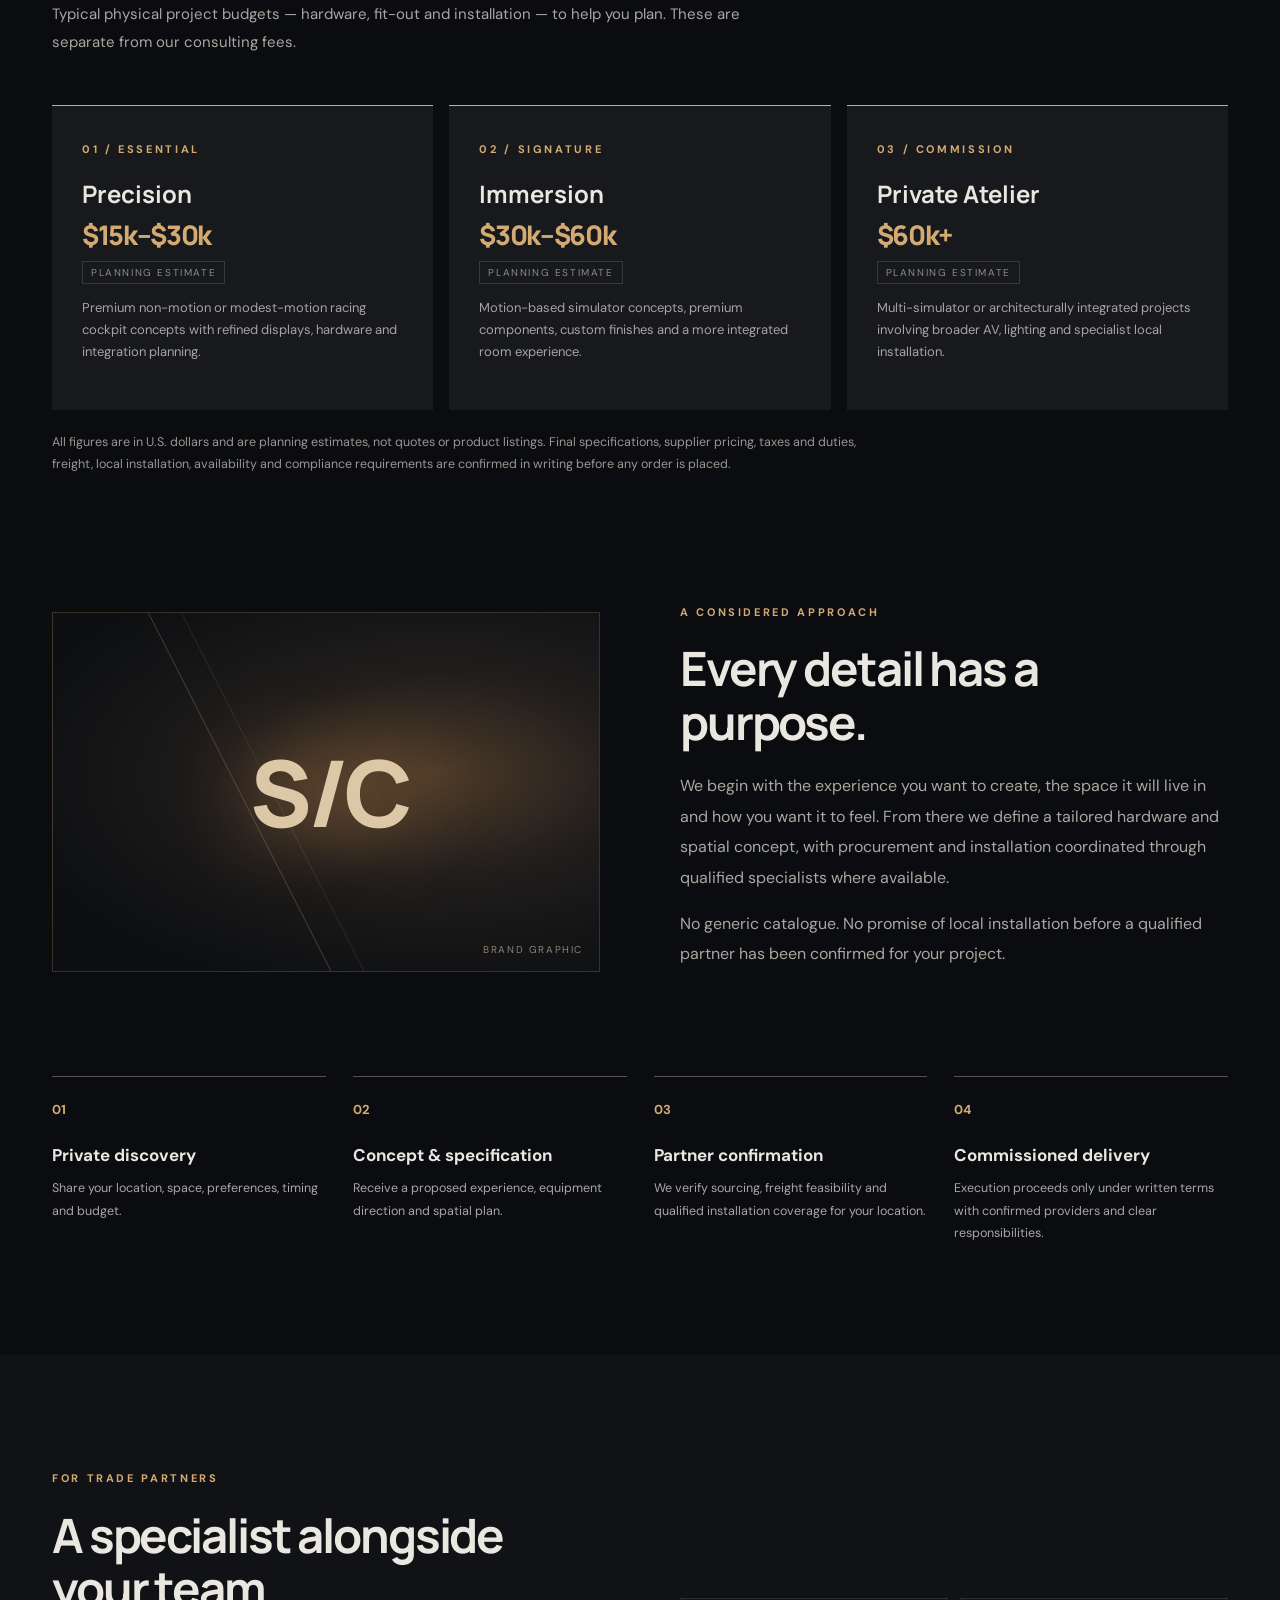
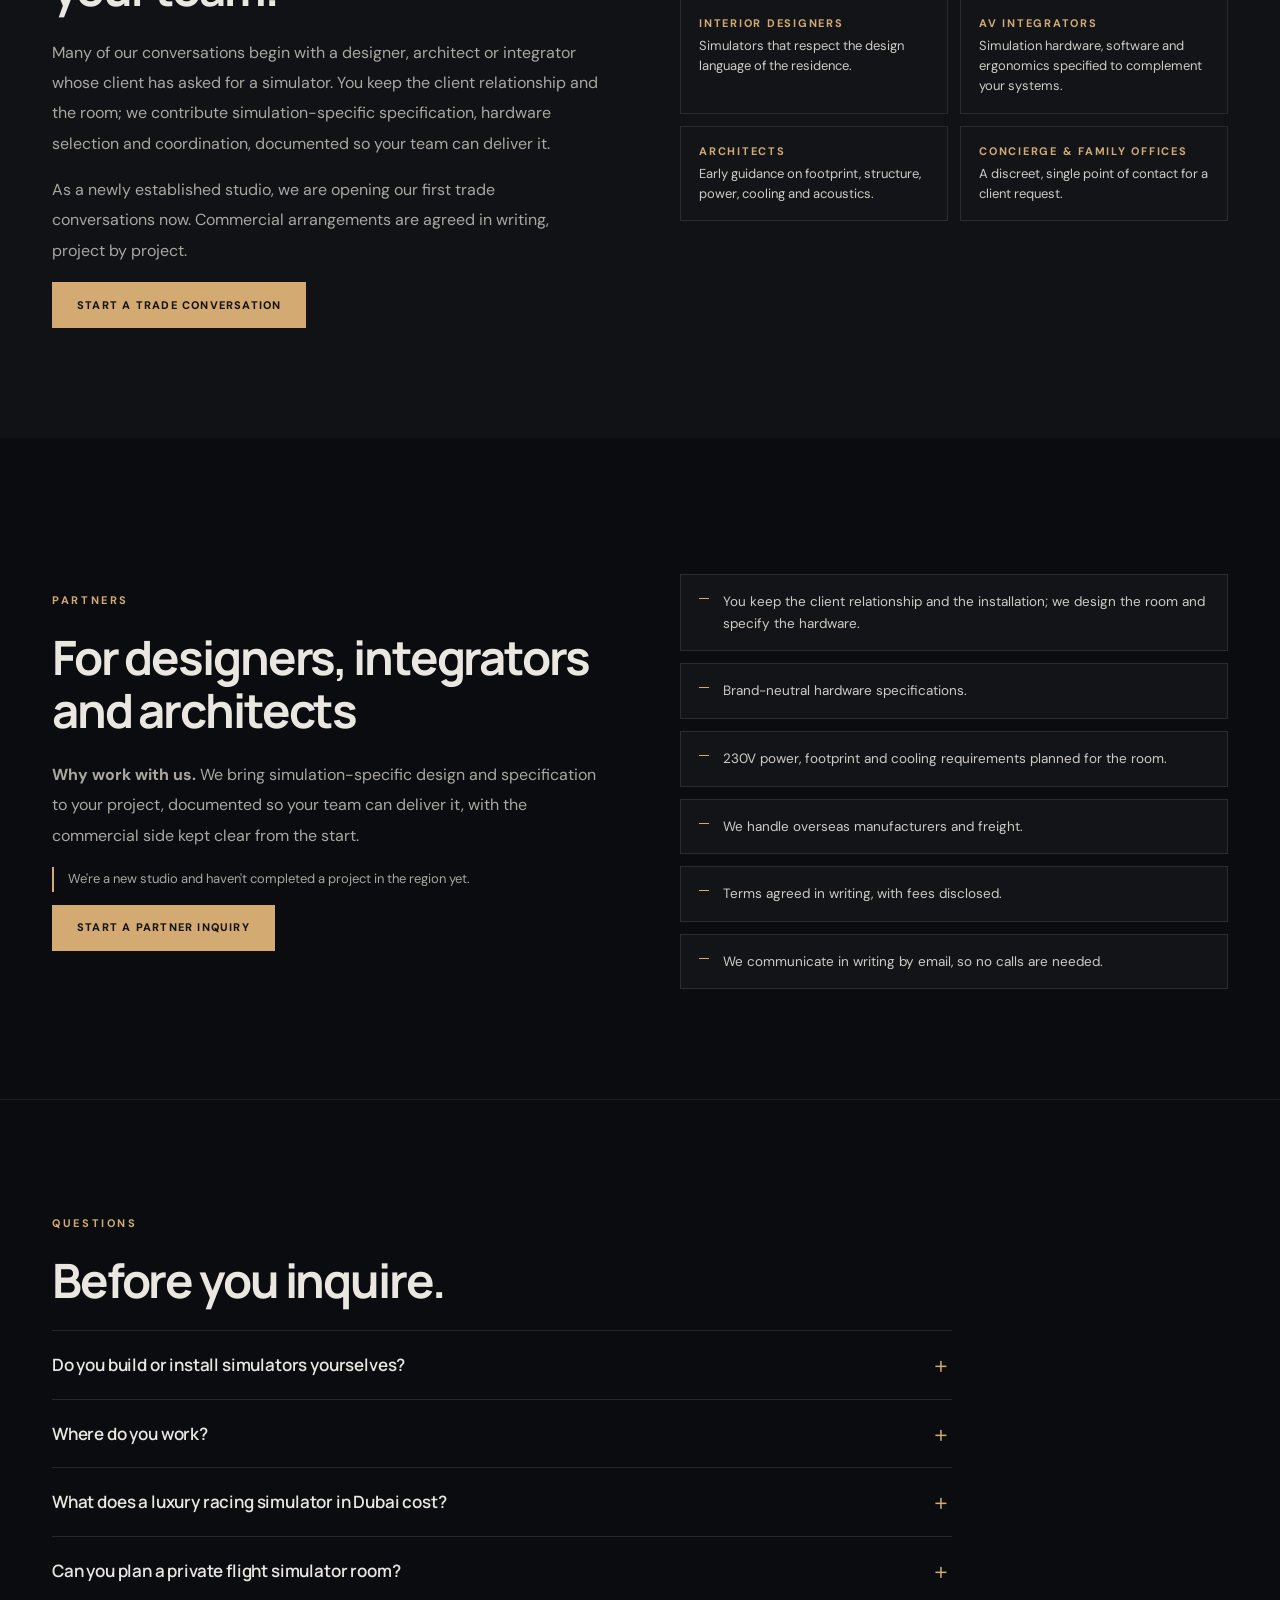
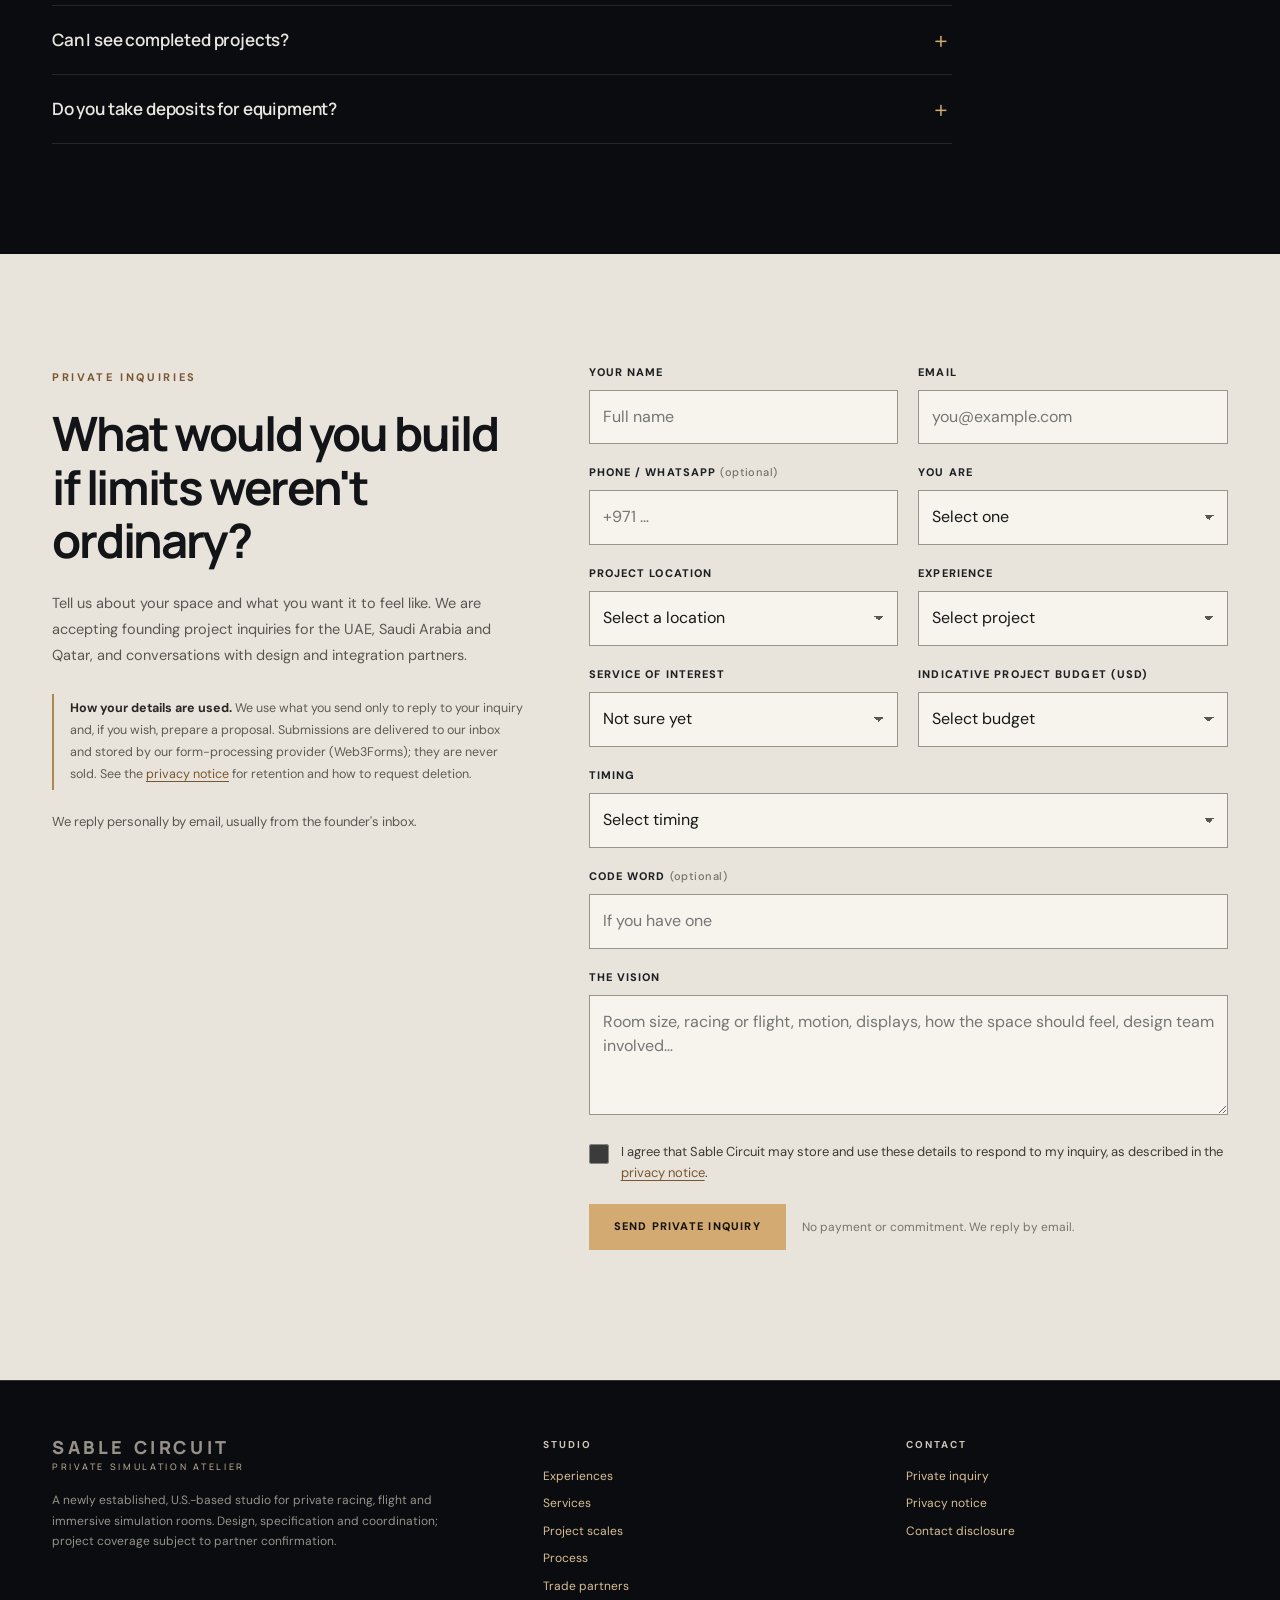
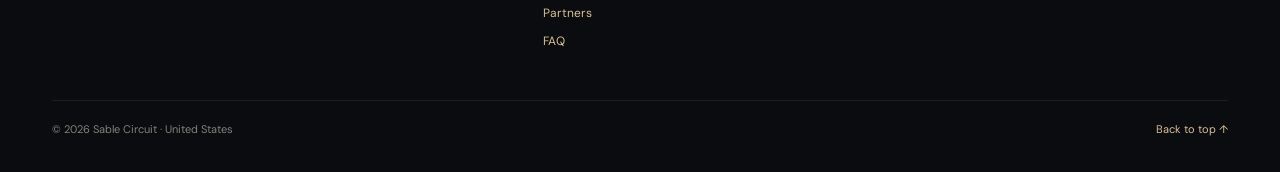
==== commit 96cc5ac0: "Add grand opening offer strip, Partners section and nav link, optional code word field" ====
--- a/index.html
+++ b/index.html
@@ -101,6 +101,7 @@
       <a href="#services">Services</a>
       <a href="#process">Process</a>
       <a href="#trade">Trade</a>
+      <a href="#partners">Partners</a>
       <a href="#faq">FAQ</a>
       <a class="btn" href="#inquire">Private inquiry</a>
     </nav>
@@ -112,6 +113,7 @@
         <a href="#scales">Project scales</a>
         <a href="#process">Process</a>
         <a href="#trade">For trade partners</a>
+        <a href="#partners">Partners</a>
         <a href="#faq">FAQ</a>
         <a href="#inquire">Private inquiry →</a>
       </nav>
@@ -120,6 +122,9 @@
 </header>
 
 <main id="main">
+  <aside class="offer-strip" id="offer-strip" data-expires="2026-10-28T23:59:00+04:00" aria-label="Grand opening offer" hidden>
+    <div class="wrap"><p><span class="offer-tag">Grand opening</span> Grand opening offer for design and AV partners: email us with the word <strong>ATELIER</strong> before 11:59 PM UAE time on Wednesday, October 28, 2026 and get 10% off our design fee on your first project. <a href="#inquire" data-role="trade">Send an inquiry →</a></p></div>
+  </aside>
   <div class="hero" id="top">
     <div class="illustration" aria-hidden="true"><svg viewBox="0 0 760 650" fill="none" xmlns="http://www.w3.org/2000/svg"><circle cx="420" cy="310" r="234" stroke="#b68f64" stroke-width="1.2" opacity=".5"/><circle cx="420" cy="310" r="204" stroke="#b68f64" stroke-width="1.2" opacity=".3"/><circle cx="420" cy="310" r="153" stroke="#b68f64" stroke-width="15" opacity=".75"/><circle cx="420" cy="310" r="125" stroke="#8b7865" stroke-width="2" opacity=".6"/><circle cx="420" cy="310" r="36" stroke="#e2b880" stroke-width="2"/><path d="M283 242H558L448 293H392L283 242Z" fill="#d2a66d" fill-opacity=".16" stroke="#d2a66d" stroke-width="2"/><path d="M284 380L393 334H449L560 380" stroke="#d2a66d" stroke-width="3"/><path d="M405 337L403 277M432 337L435 278" stroke="#d2a66d" stroke-width="3"/><path d="M115 530H730M165 559H680" stroke="#b68f64" opacity=".26"/><path d="M180 120H690M180 142H640" stroke="#b68f64" opacity=".19"/><circle cx="420" cy="310" r="250" stroke="#b68f64" stroke-dasharray="5 14" opacity=".28"/></svg></div>
     <div class="wrap hero-content">
@@ -258,6 +263,26 @@
     </div>
   </section>
 
+  <section id="partners">
+    <div class="wrap split">
+      <div>
+        <span class="eyebrow">Partners</span>
+        <h2 class="section-heading">For designers, integrators and architects</h2>
+        <p><strong>Why work with us.</strong> We bring simulation-specific design and specification to your project, documented so your team can deliver it, with the commercial side kept clear from the start.</p>
+        <p class="partner-honest">We're a new studio and haven't completed a project in the region yet.</p>
+        <a class="btn" href="#inquire" data-role="trade">Start a partner inquiry</a>
+      </div>
+      <ul class="partner-list">
+        <li>You keep the client relationship and the installation; we design the room and specify the hardware.</li>
+        <li>Brand-neutral hardware specifications.</li>
+        <li>230V power, footprint and cooling requirements planned for the room.</li>
+        <li>We handle overseas manufacturers and freight.</li>
+        <li>Terms agreed in writing, with fees disclosed.</li>
+        <li>We communicate in writing by email, so no calls are needed.</li>
+      </ul>
+    </div>
+  </section>
+
   <section id="faq">
     <div class="wrap">
       <span class="eyebrow">Questions</span>
@@ -301,6 +326,7 @@
           <div class="field"><label for="service">Service of interest</label><select name="service" id="service"><option value="">Not sure yet</option><option>Private Specification</option><option>Bespoke Project Coordination</option><option>Private Atelier</option><option>Trade partnership</option></select></div>
           <div class="field"><label for="budget">Indicative project budget (USD)</label><select name="budget" id="budget" required><option value="">Select budget</option><option>Under $15,000</option><option>$15,000–$30,000 (Precision)</option><option>$30,000–$60,000 (Immersion)</option><option>$60,000+ (Private Atelier)</option><option>Not yet determined</option></select><span class="err">Please choose a budget range.</span></div>
           <div class="field full"><label for="timeline">Timing</label><select name="timeline" id="timeline" required><option value="">Select timing</option><option>0–3 months</option><option>3–6 months</option><option>6+ months</option><option>Exploratory</option></select><span class="err">Please choose a timing.</span></div>
+          <div class="field full"><label for="codeword">Code word <span class="opt">(optional)</span></label><input id="codeword" name="code_word" type="text" maxlength="40" autocomplete="off" placeholder="If you have one"></div>
           <div class="field full"><label for="notes">The vision</label><textarea name="notes" id="notes" required minlength="10" maxlength="4000" placeholder="Room size, racing or flight, motion, displays, how the space should feel, design team involved…"></textarea><span class="err">Please tell us a little about the project (at least 10 characters).</span></div>
           <label class="consent"><input type="checkbox" id="consent" name="consent" value="yes" required><span>I agree that Sable Circuit may store and use these details to respond to my inquiry, as described in the <a href="privacy/">privacy notice</a>.</span></label>
           <div class="form-actions"><button class="btn" type="submit" id="submit">Send private inquiry</button><p class="form-help">No payment or commitment. We reply by email.</p></div>
@@ -326,7 +352,7 @@
       </div>
       <div>
         <h4>Studio</h4>
-        <ul><li><a href="#experiences">Experiences</a></li><li><a href="#services">Services</a></li><li><a href="#scales">Project scales</a></li><li><a href="#process">Process</a></li><li><a href="#trade">Trade partners</a></li><li><a href="#faq">FAQ</a></li></ul>
+        <ul><li><a href="#experiences">Experiences</a></li><li><a href="#services">Services</a></li><li><a href="#scales">Project scales</a></li><li><a href="#process">Process</a></li><li><a href="#trade">Trade partners</a></li><li><a href="#partners">Partners</a></li><li><a href="#faq">FAQ</a></li></ul>
       </div>
       <div>
         <h4>Contact</h4>
@@ -336,6 +362,7 @@
     <div class="fine"><span>© 2026 Sable Circuit · United States</span><span><a href="#top">Back to top ↑</a></span></div>
   </div>
 </footer>
+<script src="assets/js/offer.js" defer></script>
 <script src="assets/js/inquiry.js" defer></script>
 </body>
 </html>
--- a/assets/css/site.css
+++ b/assets/css/site.css
@@ -200,3 +200,17 @@
 .request-card .form{margin-top:18px}
 .card.request-card{background:var(--sand);color:var(--ink);border-color:transparent}
 .footer .fine-solo{margin-top:0;border-top:0;padding-top:0}
+
+/* Grand opening offer strip + partners section */
+.offer-strip{background:#15130f;border-bottom:1px solid #d3aa7240;padding:14px 0;font-size:13px;line-height:1.7;color:#d8d1c4}
+.offer-strip[hidden]{display:none}
+.offer-strip p{margin:0}
+.offer-strip strong{color:var(--accent-2);letter-spacing:.08em}
+.offer-strip a{color:var(--accent);text-decoration:underline;text-underline-offset:3px;white-space:nowrap}
+.offer-strip a:hover{color:var(--accent-2)}
+.offer-tag{display:inline-block;margin-right:10px;padding:2px 8px;border:1px solid var(--accent);color:var(--accent);font-size:10px;font-weight:800;letter-spacing:.16em;text-transform:uppercase;vertical-align:1px}
+.partner-honest{color:#aaa7a1;font-size:13px;border-left:2px solid var(--accent);padding-left:14px}
+.partner-list{list-style:none;padding:0;margin:26px 0 0;display:grid;gap:12px}
+.partner-list li{border:1px solid #ffffff1a;padding:16px 18px 16px 42px;font-size:13.5px;color:#cfcbc4;background:#121418;position:relative;line-height:1.6}
+.partner-list li::before{content:"";position:absolute;left:18px;top:23px;width:10px;height:1px;background:var(--accent)}
+#partners+section{border-top:1px solid #ffffff12}
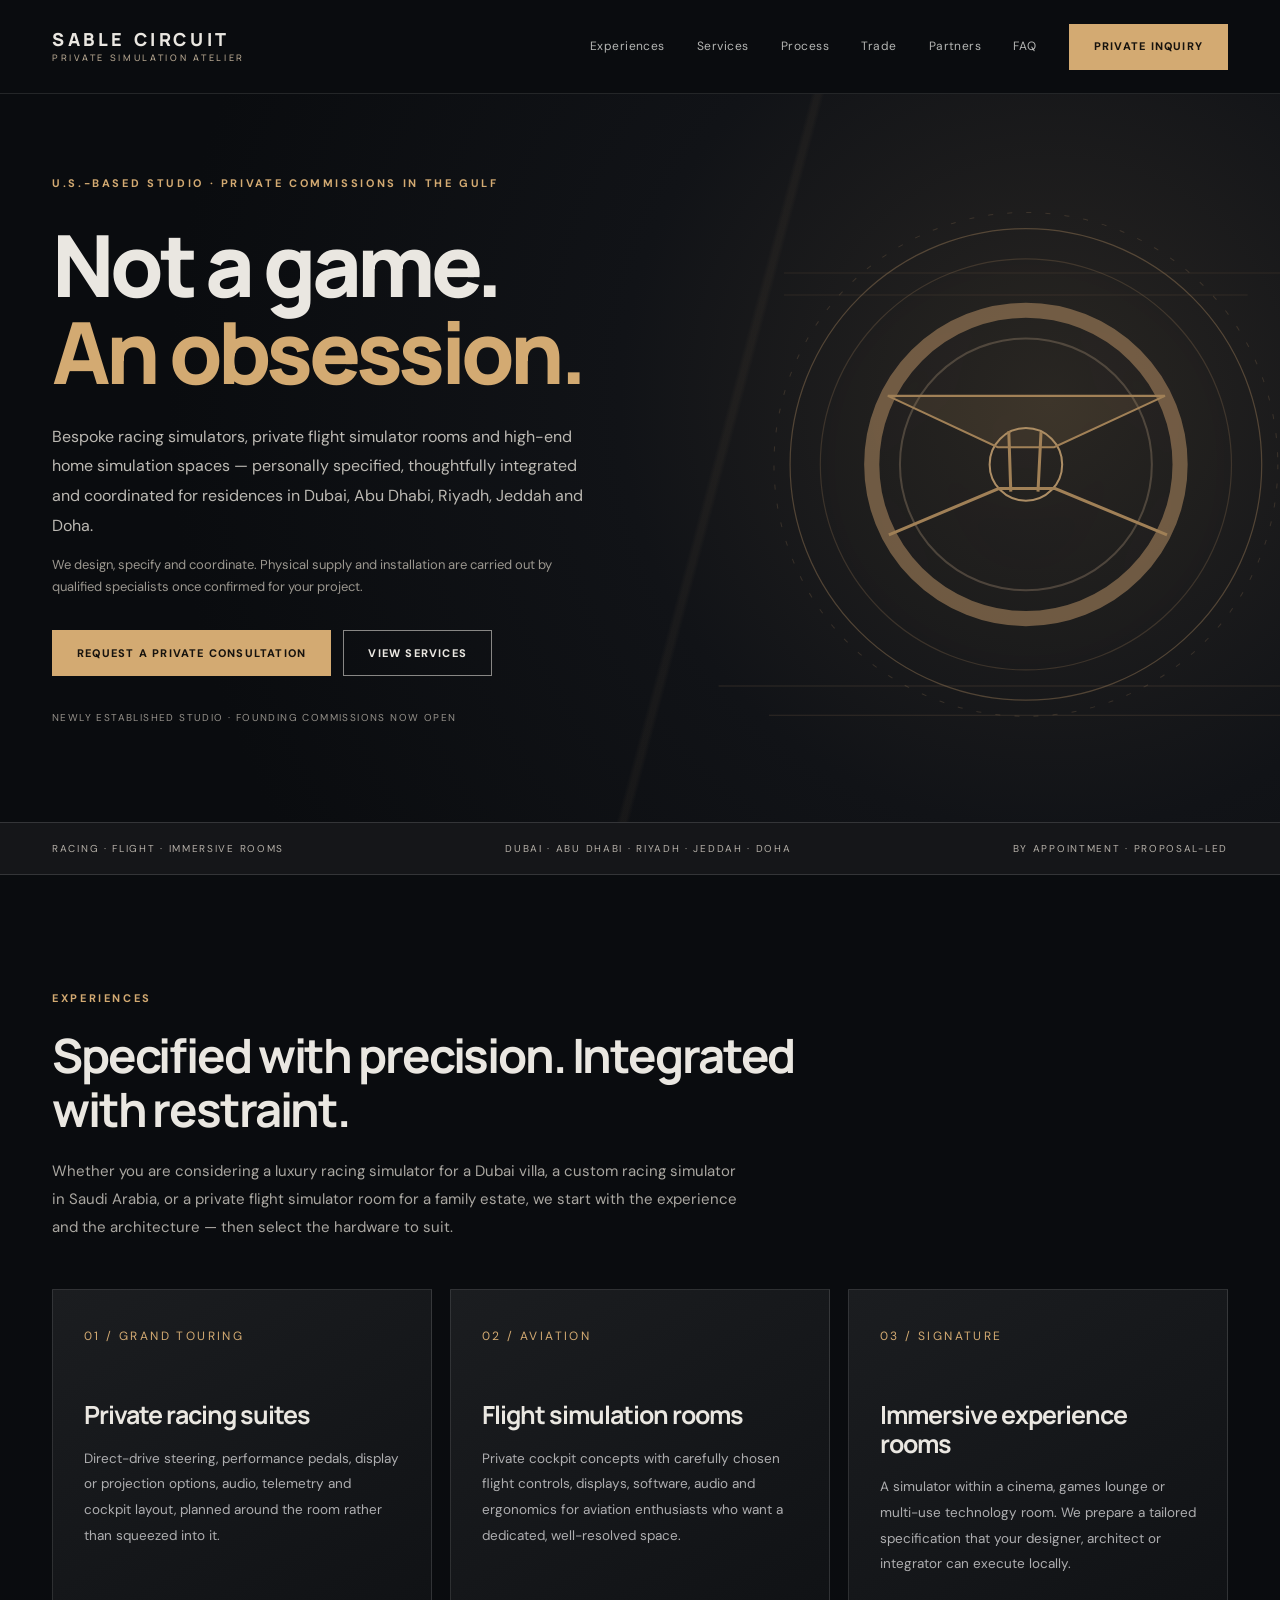
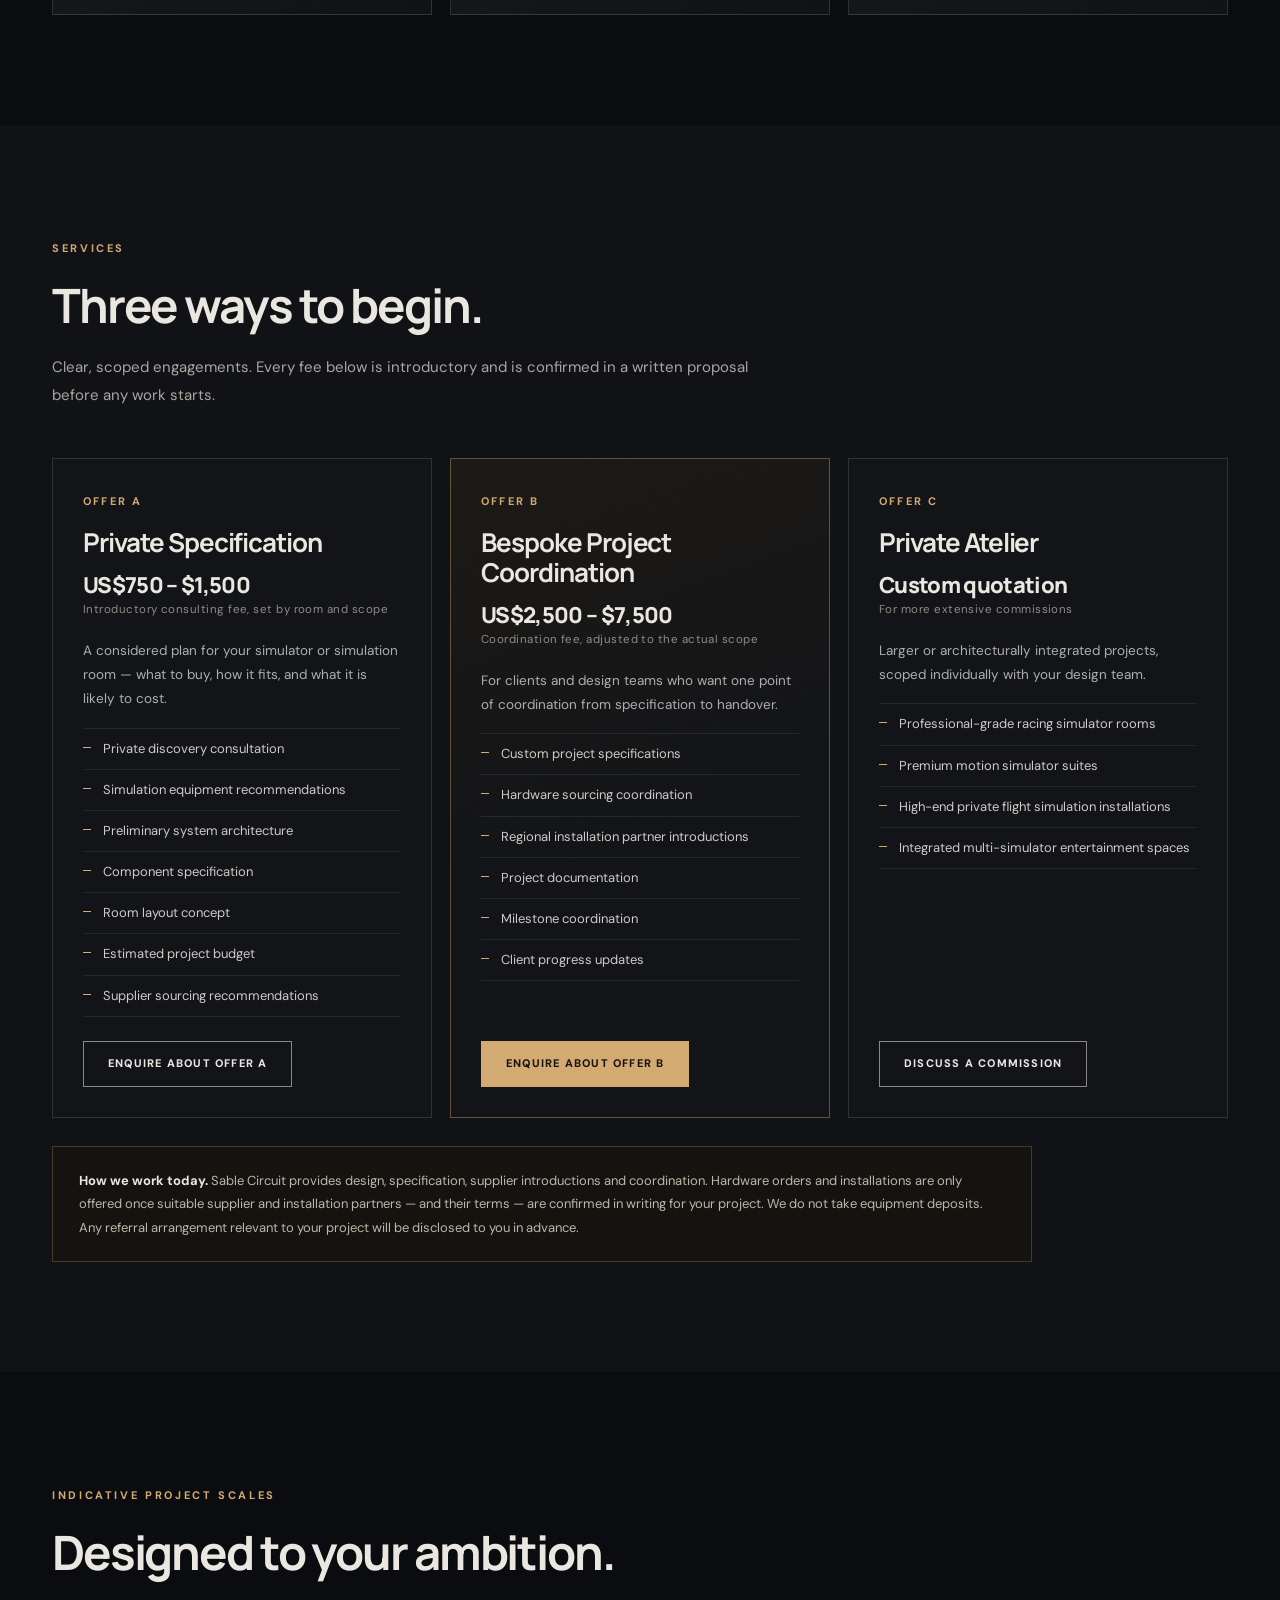
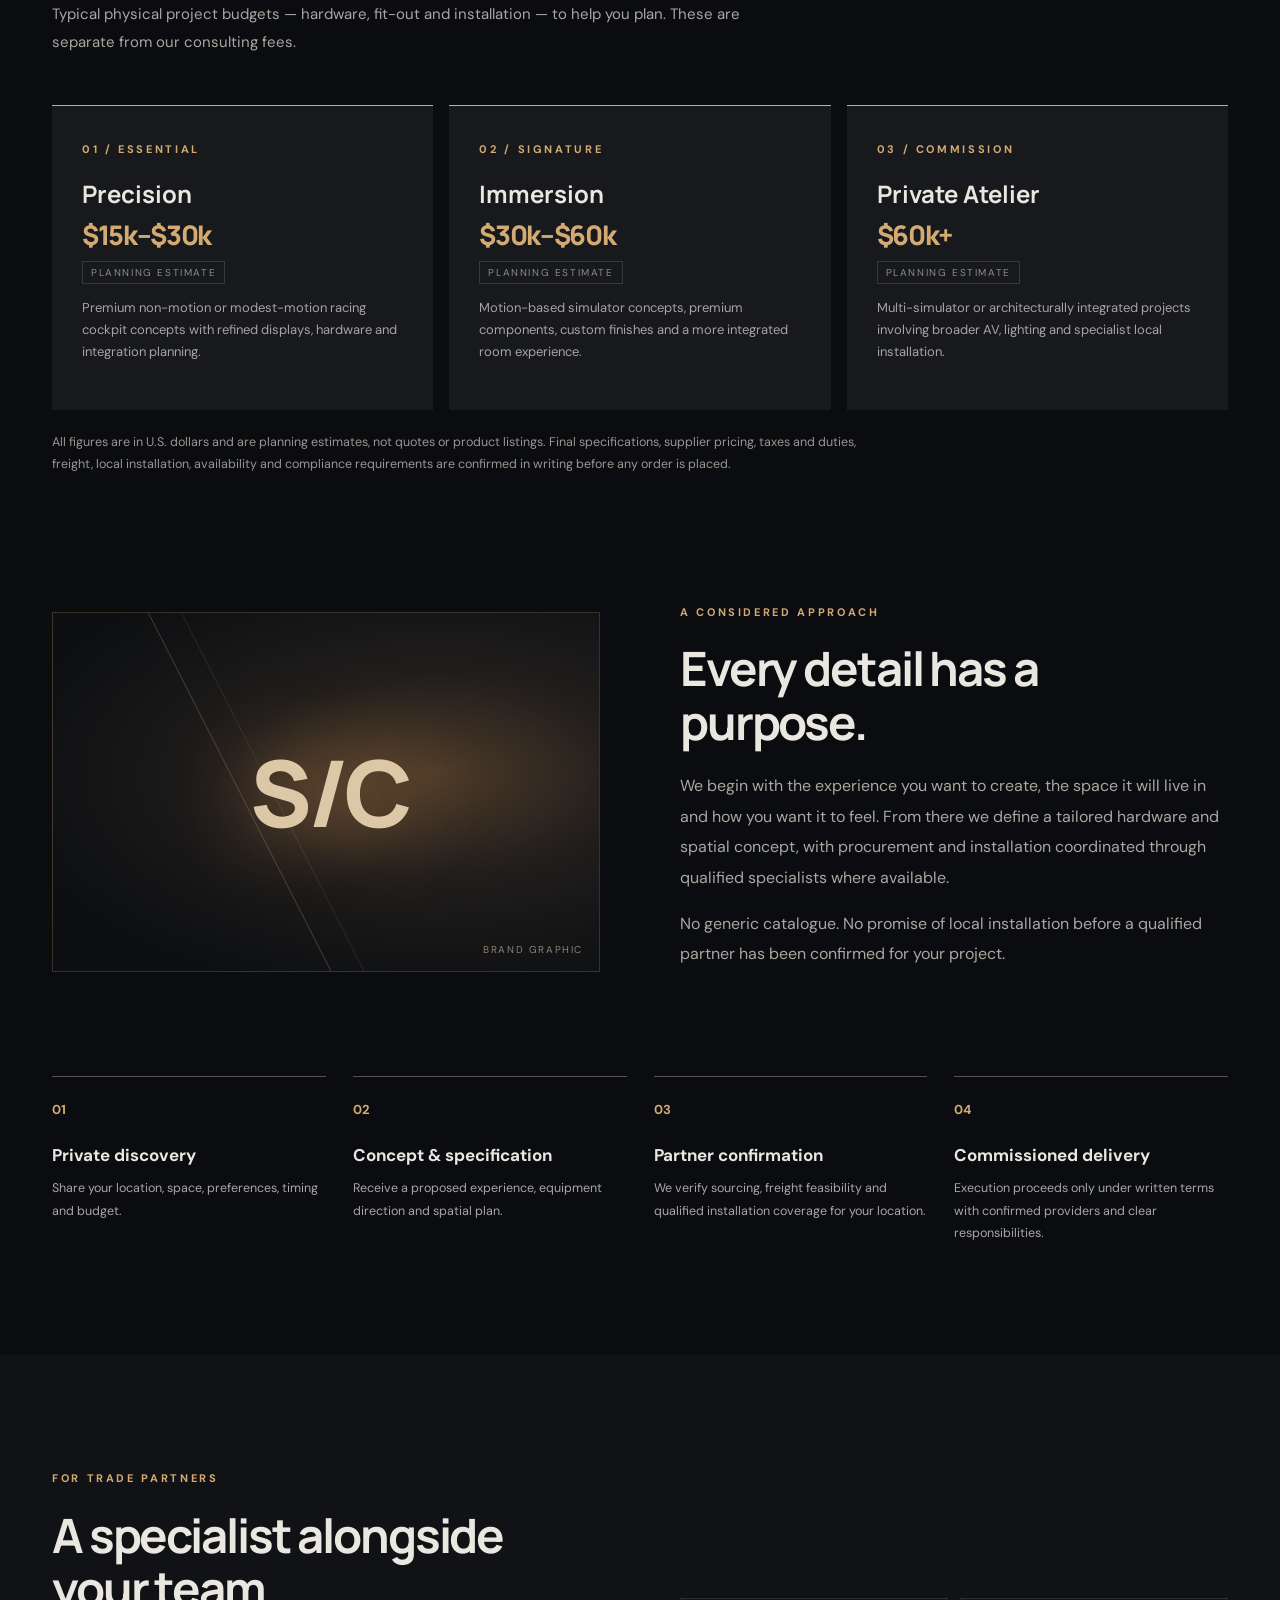
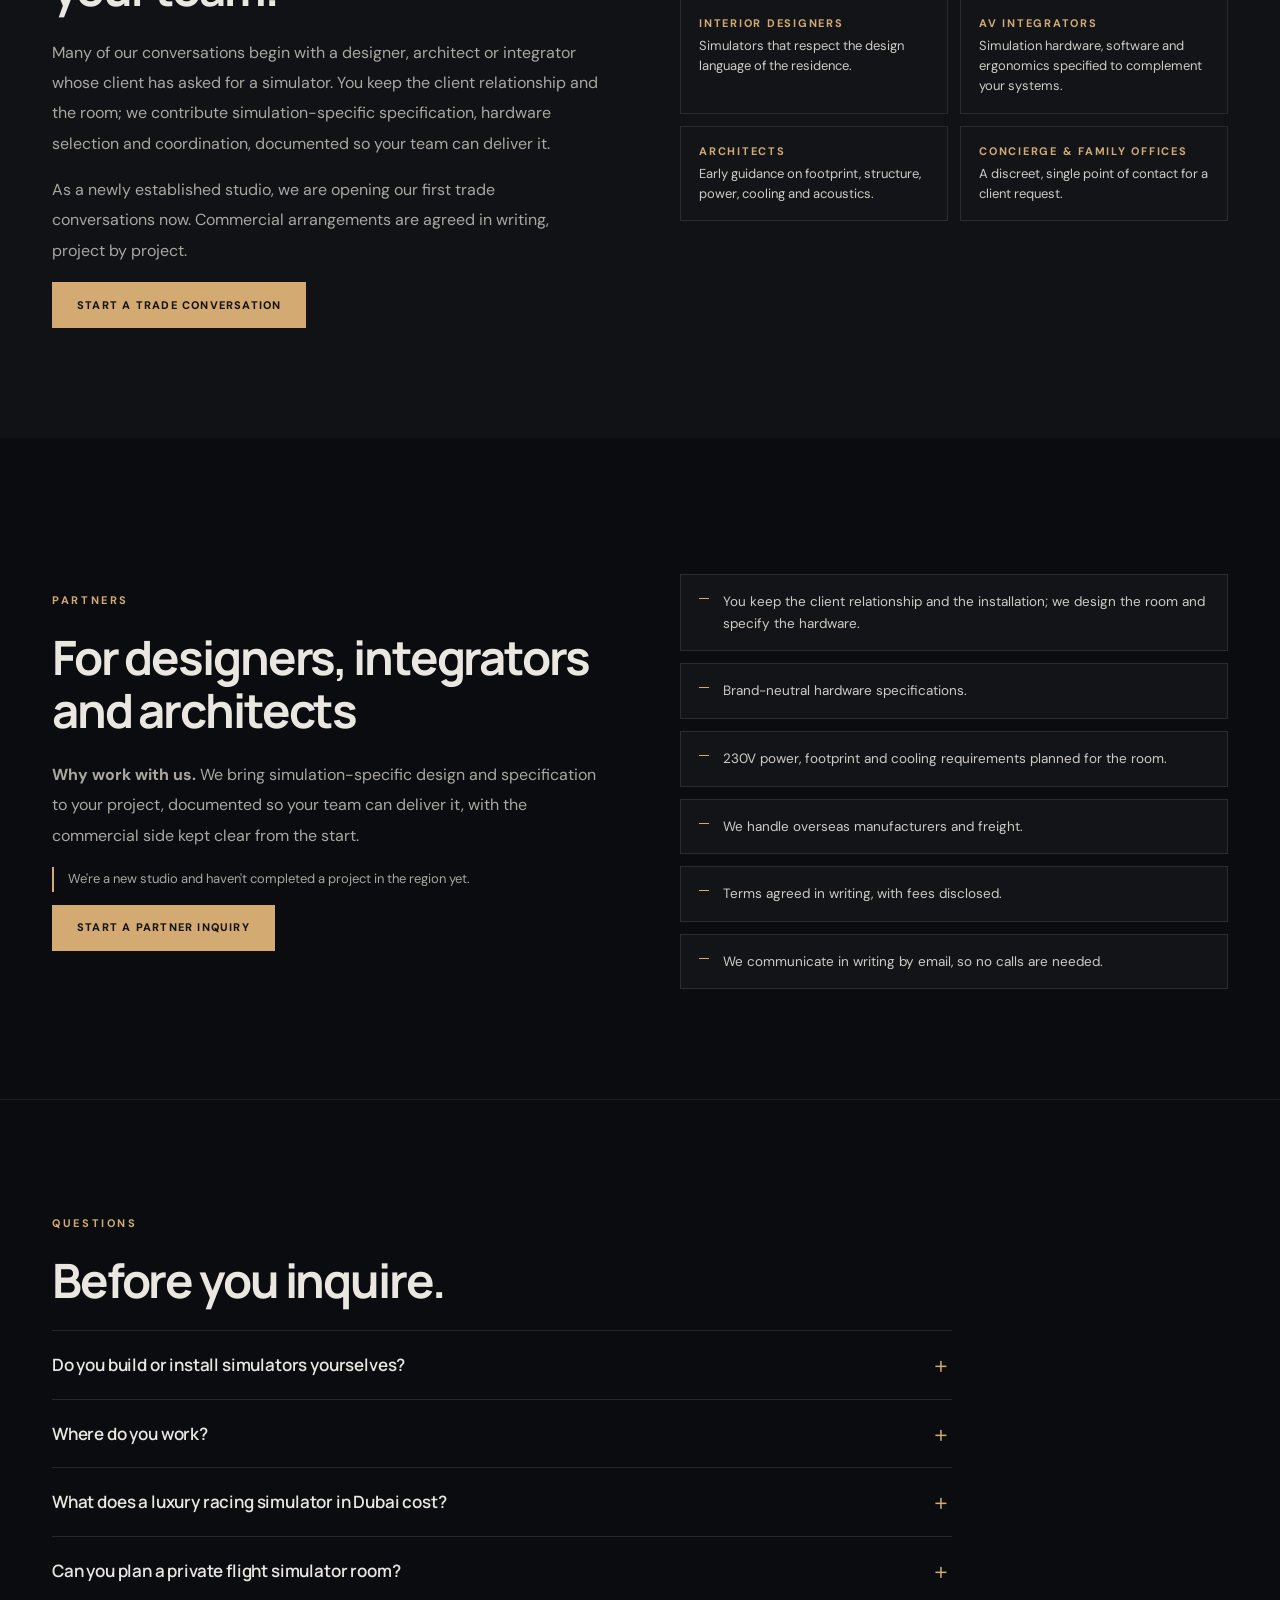
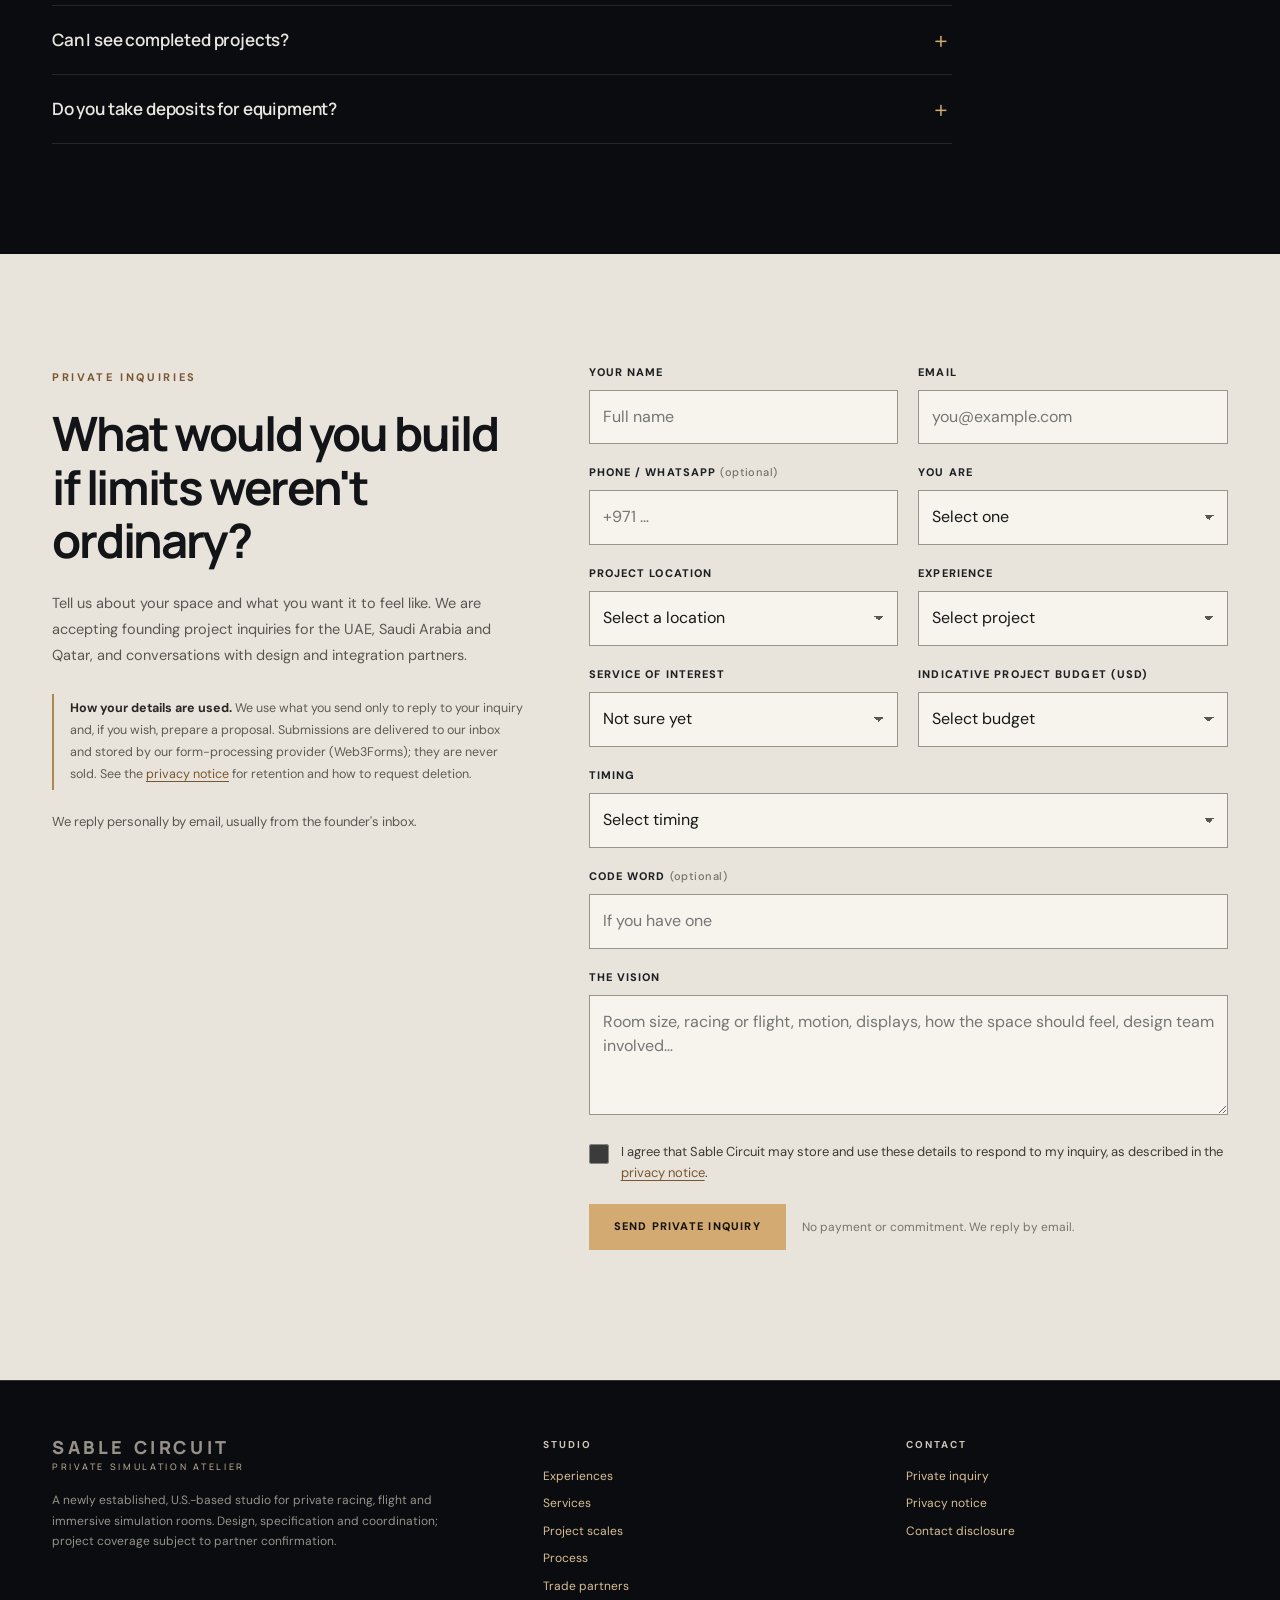
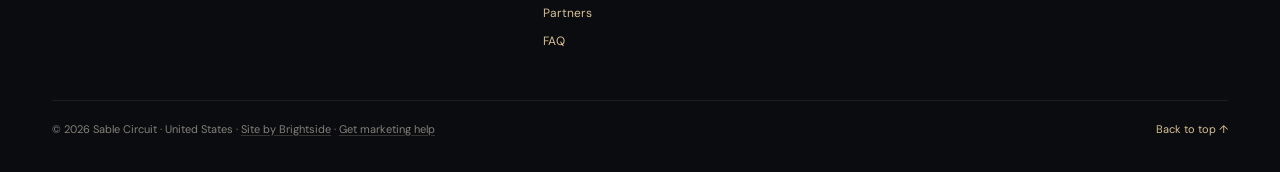
==== commit 11bce8d8: "Add a Brightside credit page and a quiet footer link. The new /built-by/ page credits the studio tha" ====
--- a/index.html
+++ b/index.html
@@ -8,18 +8,17 @@
   <meta name="theme-color" content="#0a0c0f">
   <meta name="color-scheme" content="dark">
   <meta name="robots" content="index,follow">
-  <meta http-equiv="Content-Security-Policy" content="default-src 'self'; script-src 'self'; style-src 'self'; img-src 'self' data:; font-src 'self'; connect-src 'self' https://api.web3forms.com; form-action 'self' https://api.web3forms.com; base-uri 'self'; object-src 'none'">
+  <meta http-equiv="Content-Security-Policy" content="default-src 'self'; script-src 'self' https://www.googletagmanager.com https://www.googleadservices.com https://googleads.g.doubleclick.net https://www.google.com https://bzrcdn.openai.com; style-src 'self'; img-src 'self' data: https://www.googletagmanager.com https://googleads.g.doubleclick.net https://ad.doubleclick.net https://www.google.com https://www.googleadservices.com https://bzr.openai.com; font-src 'self'; connect-src 'self' https://api.web3forms.com https://www.googletagmanager.com https://www.google.com https://googleads.g.doubleclick.net https://ad.doubleclick.net https://www.googleadservices.com https://bzr.openai.com https://bzrcdn.openai.com; frame-src https://www.googletagmanager.com; form-action 'self' https://api.web3forms.com; base-uri 'self'; object-src 'none'">
   <meta name="referrer" content="strict-origin-when-cross-origin">
-  <!-- Canonical: add once the final domain is known (replace https://mrmream-dotcom.github.io/Sable-circuit):
-  <link rel="canonical" href="https://mrmream-dotcom.github.io/Sable-circuit/"> -->
-
-  <!-- Open Graph / Twitter. https://mrmream-dotcom.github.io/Sable-circuit is a token replaced once before publishing (tools/replace_tokens.sh, see README_DEPLOY.md). -->
+  <link rel="canonical" href="https://sable-circuit.com/">
+
+  <!-- Open Graph / Twitter. -->
   <meta property="og:type" content="website">
   <meta property="og:site_name" content="Sable Circuit">
   <meta property="og:title" content="Sable Circuit — Private Simulation Atelier">
   <meta property="og:description" content="Design, specification and coordination for bespoke racing and flight simulation rooms in the UAE, Saudi Arabia and Qatar.">
-  <meta property="og:url" content="https://mrmream-dotcom.github.io/Sable-circuit/">
-  <meta property="og:image" content="https://mrmream-dotcom.github.io/Sable-circuit/og-image.png">
+  <meta property="og:url" content="https://sable-circuit.com/">
+  <meta property="og:image" content="https://sable-circuit.com/og-image.png">
   <meta property="og:image:width" content="1200">
   <meta property="og:image:height" content="630">
   <meta property="og:image:alt" content="Sable Circuit — Private Simulation Atelier brand graphic">
@@ -27,7 +26,7 @@
   <meta name="twitter:card" content="summary_large_image">
   <meta name="twitter:title" content="Sable Circuit — Private Simulation Atelier">
   <meta name="twitter:description" content="Design, specification and coordination for bespoke racing and flight simulation rooms in the UAE, Saudi Arabia and Qatar.">
-  <meta name="twitter:image" content="https://mrmream-dotcom.github.io/Sable-circuit/og-image.png">
+  <meta name="twitter:image" content="https://sable-circuit.com/og-image.png">
 
   <link rel="icon" href="favicon.svg" type="image/svg+xml">
   <link rel="icon" href="favicon-32.png" type="image/png" sizes="32x32">
@@ -43,13 +42,13 @@
     "@graph": [
       {
         "@type": "ProfessionalService",
-        "@id": "https://mrmream-dotcom.github.io/Sable-circuit/#organization",
+        "@id": "https://sable-circuit.com/#organization",
         "name": "Sable Circuit",
         "slogan": "Private Simulation Atelier",
         "description": "U.S.-based boutique studio offering design consulting, technical specification, supplier introductions and project coordination for private racing simulators, flight simulation suites and immersive technology rooms.",
-        "url": "https://mrmream-dotcom.github.io/Sable-circuit/",
-        "logo": "https://mrmream-dotcom.github.io/Sable-circuit/assets/brand/logo-512.png",
-        "image": "https://mrmream-dotcom.github.io/Sable-circuit/og-image.png",
+        "url": "https://sable-circuit.com/",
+        "logo": "https://sable-circuit.com/assets/brand/logo-512.png",
+        "image": "https://sable-circuit.com/og-image.png",
         "areaServed": [
           {"@type": "City", "name": "Dubai"},
           {"@type": "City", "name": "Abu Dhabi"},
@@ -70,10 +69,10 @@
       },
       {
         "@type": "WebSite",
-        "@id": "https://mrmream-dotcom.github.io/Sable-circuit/#website",
-        "url": "https://mrmream-dotcom.github.io/Sable-circuit/",
+        "@id": "https://sable-circuit.com/#website",
+        "url": "https://sable-circuit.com/",
         "name": "Sable Circuit",
-        "publisher": {"@id": "https://mrmream-dotcom.github.io/Sable-circuit/#organization"},
+        "publisher": {"@id": "https://sable-circuit.com/#organization"},
         "inLanguage": "en"
       }
     ]
@@ -90,6 +89,7 @@
        Option 3 — Fathom:
        <script src="https://cdn.usefathom.com/script.js" data-site="YOUR_SITE_ID" defer></script>
   -->
+  <script src="assets/js/tracking.js"></script>
 </head>
 <body>
 <a class="skip" href="#main">Skip to content</a>
@@ -123,7 +123,7 @@
 
 <main id="main">
   <aside class="offer-strip" id="offer-strip" data-expires="2026-10-28T23:59:00+04:00" aria-label="Grand opening offer" hidden>
-    <div class="wrap"><p><span class="offer-tag">Grand opening</span> Grand opening offer for design and AV partners: email us with the word <strong>ATELIER</strong> before 11:59 PM UAE time on Wednesday, October 28, 2026 and get 10% off our design fee on your first project. <a href="#inquire" data-role="trade">Send an inquiry →</a></p></div>
+    <div class="wrap"><p><span class="offer-tag">Grand opening</span> Grand opening offer for design and AV partners: contact us with the word <strong>ATELIER</strong> before 11:59 PM UAE time on Wednesday, October 28, 2026 and get 10% off our design fee on your first project. <a href="#inquire" data-role="trade">Send an inquiry →</a></p></div>
   </aside>
   <div class="hero" id="top">
     <div class="illustration" aria-hidden="true"><svg viewBox="0 0 760 650" fill="none" xmlns="http://www.w3.org/2000/svg"><circle cx="420" cy="310" r="234" stroke="#b68f64" stroke-width="1.2" opacity=".5"/><circle cx="420" cy="310" r="204" stroke="#b68f64" stroke-width="1.2" opacity=".3"/><circle cx="420" cy="310" r="153" stroke="#b68f64" stroke-width="15" opacity=".75"/><circle cx="420" cy="310" r="125" stroke="#8b7865" stroke-width="2" opacity=".6"/><circle cx="420" cy="310" r="36" stroke="#e2b880" stroke-width="2"/><path d="M283 242H558L448 293H392L283 242Z" fill="#d2a66d" fill-opacity=".16" stroke="#d2a66d" stroke-width="2"/><path d="M284 380L393 334H449L560 380" stroke="#d2a66d" stroke-width="3"/><path d="M405 337L403 277M432 337L435 278" stroke="#d2a66d" stroke-width="3"/><path d="M115 530H730M165 559H680" stroke="#b68f64" opacity=".26"/><path d="M180 120H690M180 142H640" stroke="#b68f64" opacity=".19"/><circle cx="420" cy="310" r="250" stroke="#b68f64" stroke-dasharray="5 14" opacity=".28"/></svg></div>
@@ -310,15 +310,15 @@
       <div class="form-wrap" id="form-wrap">
         <!-- Form backend: Web3Forms (https://web3forms.com). The access key is configured.
                The key is public by design and does not reveal the inbox. -->
-          <form id="leadform" class="form" name="inquiry" method="POST" action="https://api.web3forms.com/submit" accept-charset="UTF-8" novalidate>
+          <form id="leadform" class="form" name="inquiry" method="POST" action="https://api.web3forms.com/submit" accept-charset="UTF-8">
           <input type="hidden" name="access_key" value="091cd955-1ba2-4acc-b35f-6c7724abb203">
           <input type="hidden" name="subject" value="[Sable Circuit Lead] New private inquiry">
           <input type="hidden" name="from_name" value="Sable Circuit website">
           <input type="hidden" name="form_type" value="Private inquiry">
-          <input type="hidden" name="redirect" value="https://mrmream-dotcom.github.io/Sable-circuit/thank-you/">
-          <p class="hp" aria-hidden="true"><label>Leave this unchecked <input type="checkbox" name="botcheck" tabindex="-1"></label></p>
-          <div class="field"><label for="name">Your name</label><input id="name" name="name" type="text" required autocomplete="name" maxlength="120" placeholder="Full name"><span class="err">Please enter your name.</span></div>
-          <div class="field"><label for="email">Email</label><input id="email" name="email" type="email" required autocomplete="email" maxlength="200" placeholder="you@example.com"><span class="err">Please enter a valid email address.</span></div>
+          <input type="hidden" name="redirect" value="https://sable-circuit.com/thank-you/?form=inquiry">
+          <input type="checkbox" name="botcheck" class="hp" style="display: none;" tabindex="-1" autocomplete="off" aria-hidden="true">
+          <div class="field"><label for="name">Your name</label><input id="name" name="name" type="text" required autocomplete="name" maxlength="120" pattern=".*\S.*" placeholder="Full name"><span class="err">Please enter your name.</span></div>
+          <div class="field"><label for="email">Email</label><input id="email" name="email" type="email" required autocomplete="email" maxlength="200" pattern="[^\s@]+@[^\s@]+\.[^\s@]{2,}" placeholder="you@example.com"><span class="err">Please enter a valid email address.</span></div>
           <div class="field"><label for="phone">Phone / WhatsApp <span class="opt">(optional)</span></label><input id="phone" name="phone" type="tel" autocomplete="tel" maxlength="40" placeholder="+971 …"></div>
           <div class="field"><label for="role">You are</label><select id="role" name="role" required><option value="">Select one</option><option>Private client</option><option>Interior designer</option><option>AV integrator</option><option>Architect</option><option>Concierge / family office</option><option>Property developer</option><option>Other</option></select><span class="err">Please choose one.</span></div>
           <div class="field"><label for="location">Project location</label><select name="location" id="location" required><option value="">Select a location</option><option>Dubai</option><option>Abu Dhabi</option><option>Riyadh</option><option>Jeddah</option><option>Doha</option><option>Other GCC location</option><option>Outside the GCC</option></select><span class="err">Please choose a location.</span></div>
@@ -329,7 +329,7 @@
           <div class="field full"><label for="codeword">Code word <span class="opt">(optional)</span></label><input id="codeword" name="code_word" type="text" maxlength="40" autocomplete="off" placeholder="If you have one"></div>
           <div class="field full"><label for="notes">The vision</label><textarea name="notes" id="notes" required minlength="10" maxlength="4000" placeholder="Room size, racing or flight, motion, displays, how the space should feel, design team involved…"></textarea><span class="err">Please tell us a little about the project (at least 10 characters).</span></div>
           <label class="consent"><input type="checkbox" id="consent" name="consent" value="yes" required><span>I agree that Sable Circuit may store and use these details to respond to my inquiry, as described in the <a href="privacy/">privacy notice</a>.</span></label>
-          <div class="form-actions"><button class="btn" type="submit" id="submit">Send private inquiry</button><p class="form-help">No payment or commitment. We reply by email.</p></div>
+          <div class="form-actions"><button class="btn" type="submit">Send private inquiry</button><p class="form-help">No payment or commitment. We reply by email.</p></div>
           <p class="status" id="status" role="status" aria-live="polite"></p>
         </form>
         <div class="success" id="success" tabindex="-1">
@@ -359,7 +359,7 @@
         <ul><li><a href="#inquire">Private inquiry</a></li><li><a href="privacy/">Privacy notice</a></li><li><a href="privacy/#contact">Contact disclosure</a></li></ul>
       </div>
     </div>
-    <div class="fine"><span>© 2026 Sable Circuit · United States</span><span><a href="#top">Back to top ↑</a></span></div>
+    <div class="fine"><span>© 2026 Sable Circuit · United States <span class="site-credit">· <a href="/built-by/">Site by Brightside</a> · <a href="/built-by/">Get marketing help</a></span></span><span><a href="#top">Back to top ↑</a></span></div>
   </div>
 </footer>
 <script src="assets/js/offer.js" defer></script>
--- a/assets/css/site.css
+++ b/assets/css/site.css
@@ -148,7 +148,7 @@
 .form-help{font-size:12px;color:#77736d;margin:0}
 .status{grid-column:1 / -1;font-size:14px;margin:0}
 .status.error{color:#9b2c1f}
-.hp{position:absolute!important;left:-10000px!important;width:1px;height:1px;overflow:hidden}
+.hp{display:none!important;position:absolute!important;left:-10000px!important;width:1px;height:1px;overflow:hidden}
 .success{display:none;border:1px solid #b08550;background:#f4efe6;padding:34px 32px}
 .success h3{font:700 26px/1.2 Manrope,sans-serif;letter-spacing:-.03em;margin:12px 0 10px;color:var(--ink)}
 .success p{color:#5a5752;font-size:14px;line-height:1.8;margin:0 0 10px}
@@ -214,3 +214,30 @@
 .partner-list li{border:1px solid #ffffff1a;padding:16px 18px 16px 42px;font-size:13.5px;color:#cfcbc4;background:#121418;position:relative;line-height:1.6}
 .partner-list li::before{content:"";position:absolute;left:18px;top:23px;width:10px;height:1px;background:var(--accent)}
 #partners+section{border-top:1px solid #ffffff12}
+
+/* Quiet colophon credit. Same tone as the legal line, not a second call to action. */
+.footer .fine .site-credit a{color:#85817a;text-decoration:underline;text-decoration-color:#85817a55;text-underline-offset:2px}
+.footer .fine .site-credit a:hover{color:#cfc6b8;text-decoration-color:#cfc6b866}
+
+/* Brightside credit page. The built-by headline is the dominant element. */
+.page.built-by{padding-top:72px}
+.page.built-by .wrap{max-width:1080px}
+.page.built-by .built-logo{display:block;width:min(420px,100%);height:auto;margin:8px 0 32px}
+.page.built-by h1{font:800 clamp(40px,5.2vw,68px)/1.02 Manrope,sans-serif;letter-spacing:-.05em;margin:0 0 32px;max-width:16em;color:var(--paper)}
+.page.built-by .built-blurb{max-width:640px}
+.page.built-by .built-blurb p{font-size:17px;margin:0}
+.page.built-by .built-hook{max-width:640px;margin-top:64px;padding-top:36px;border-top:1px solid #ffffff16}
+.page.built-by .built-hook h2{font:700 clamp(24px,2.6vw,32px)/1.25 Manrope,sans-serif;letter-spacing:-.03em;margin:0 0 12px;color:var(--paper)}
+.page.built-by .built-hook p{margin:0}
+.page.built-by .built-cta{margin:26px 0 16px}
+.page.built-by .built-cta .btn{white-space:normal;line-height:1.35;padding-top:14px;padding-bottom:14px;text-align:center}
+.page.built-by .built-founder{margin-top:22px;font-size:12px;line-height:1.5;color:#8c887f;letter-spacing:.02em}
+@media(max-width:600px){
+  .page.built-by{padding-top:48px;padding-bottom:72px}
+  .page.built-by h1{font-size:clamp(36px,10.5vw,44px);max-width:none}
+  .page.built-by h1 .built-break{display:none}
+  .page.built-by .built-logo{width:min(300px,100%);margin-bottom:22px}
+  .page.built-by .built-blurb p{font-size:15.5px}
+  .page.built-by .built-hook{margin-top:48px}
+  .page.built-by .built-cta .btn{width:100%}
+}
